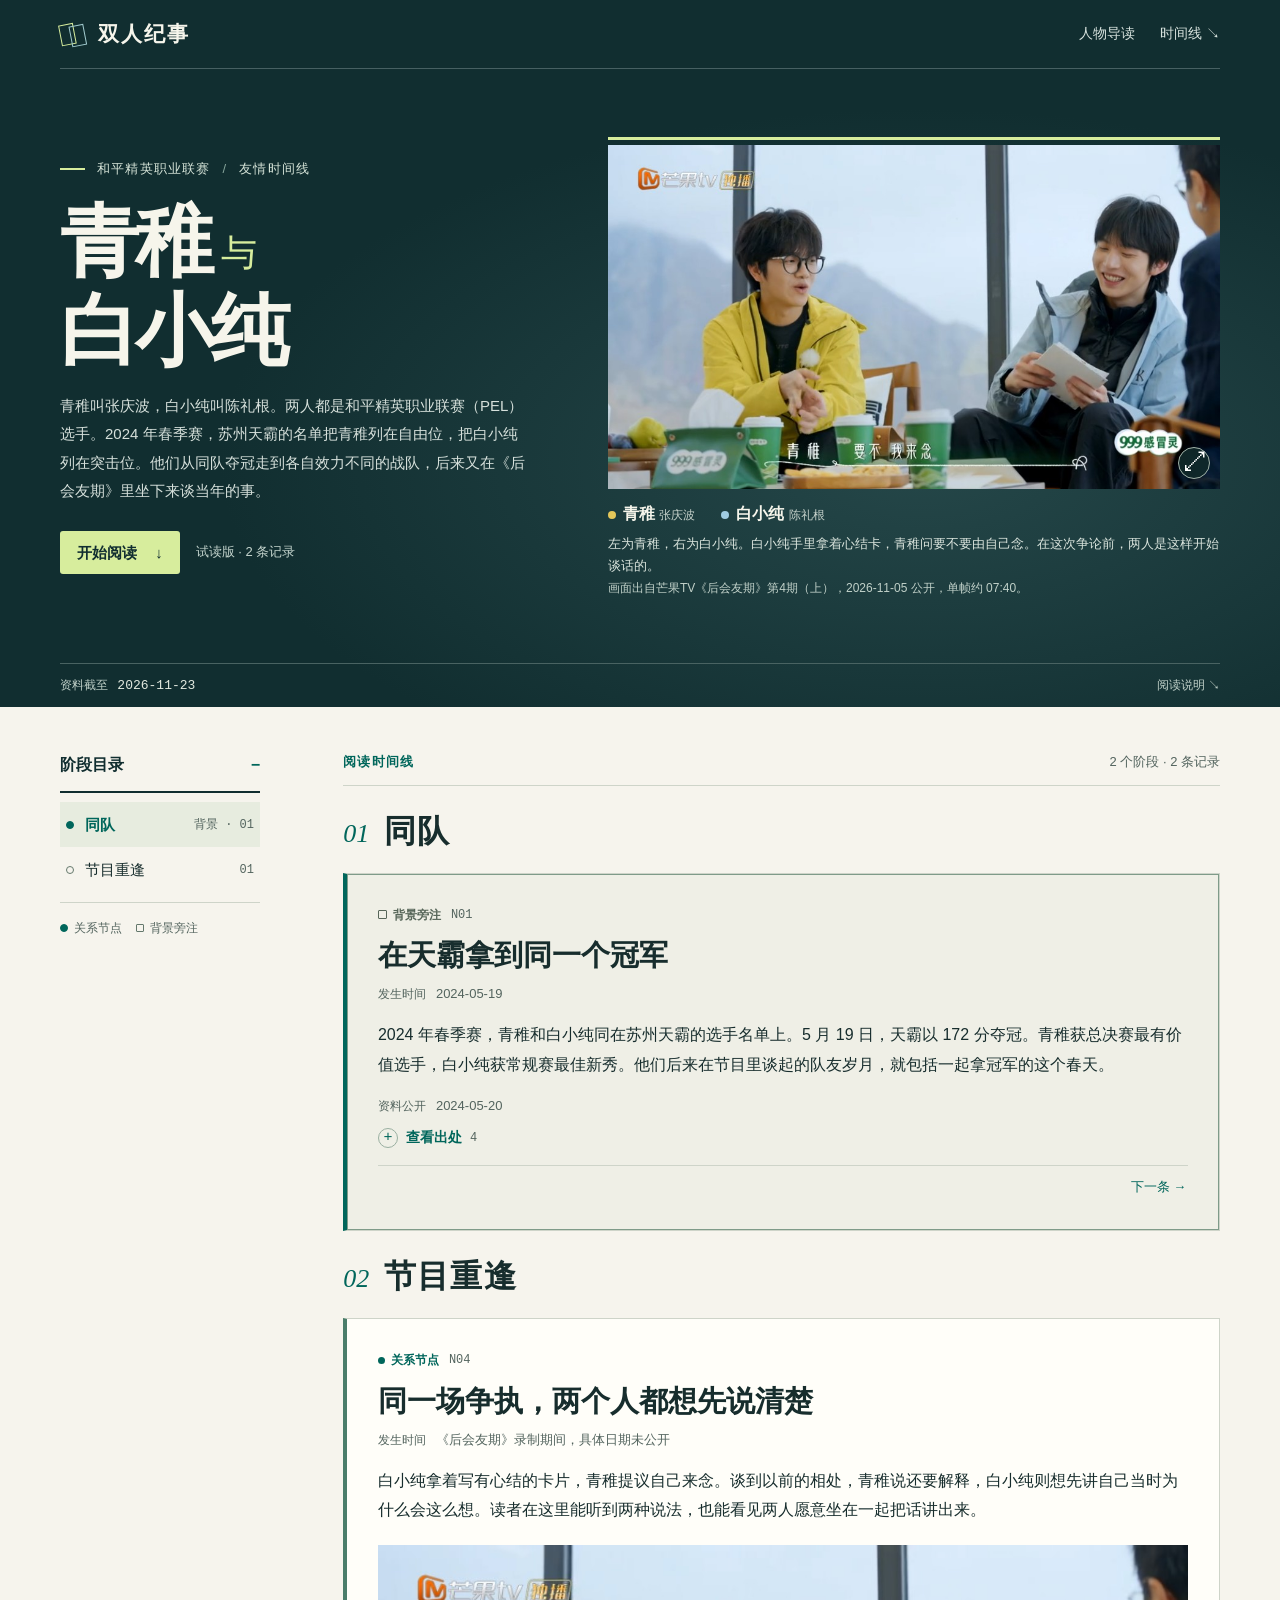
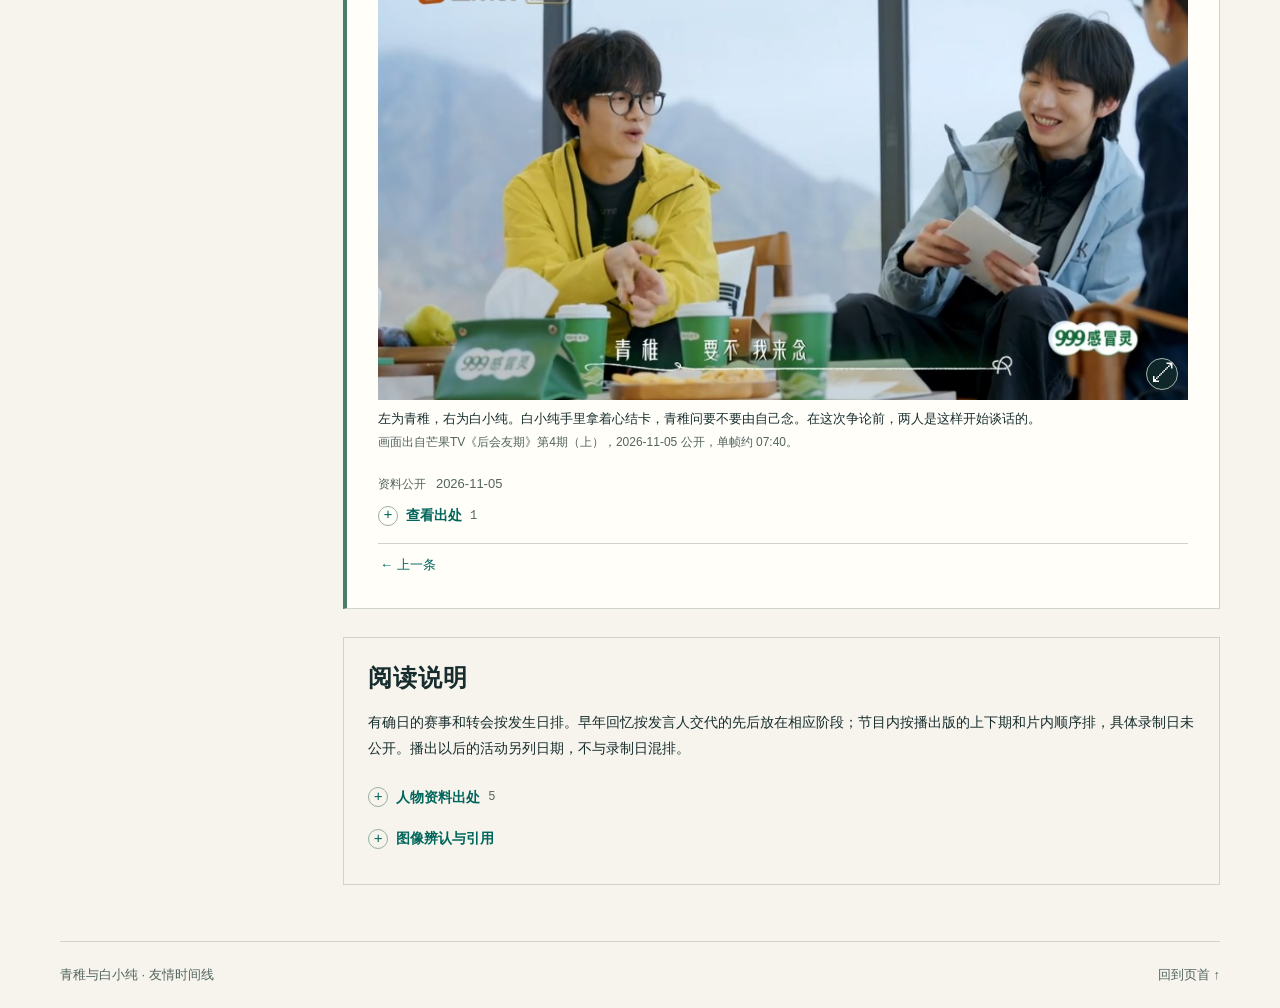
==== sample.html @ 4ce21614 "交付同队夺冠与心结卡对话的离线交互试读页" ====
<!doctype html>
<html lang="zh-CN">
<head>
<meta charset="utf-8">
<meta name="viewport" content="width=device-width,initial-scale=1">
<meta name="color-scheme" content="light">
<title>青稚与白小纯 · 友情时间线（试读版）</title>
<style>:root {
  --paper: #f6f4ed;
  --ink: #172d2d;
  --muted: #53645e;
  --pine: #112e30;
  --teal: #00665b;
  --lime: #d7ed9d;
  --line: #ced4c9;
  --mono: "Cascadia Mono", Consolas, "Microsoft YaHei", monospace;
  --serif: "STSong", "Songti SC", "Noto Serif CJK SC", SimSun, serif;
}
* {box-sizing: border-box}
body {margin: 0; background: var(--paper); color: var(--ink); font: 16px/1.7 "Source Sans 3","Microsoft YaHei","PingFang SC",sans-serif; overflow-wrap: anywhere}
a {color: inherit; text-decoration-thickness: 1px; text-underline-offset: .25em}
button, summary {font: inherit; color: inherit; cursor: pointer}
button {border: 0}
button:focus-visible, a:focus-visible, summary:focus-visible {outline: 3px solid #bd7026; outline-offset: 4px}
.cover :focus-visible, dialog :focus-visible {outline-color: #f6d678}
p, h1, h2, h3, figure {margin: 0}
.wrap {width: min(1160px, calc(100% - 96px)); margin-inline: auto}
.skip {position: fixed; z-index: 10; left: 12px; top: -70px; padding: 10px; background: white}
.skip:focus {top: 8px}
.cover {color: #f6f5eb; background: radial-gradient(ellipse at 72% 65%,#254749 0%,transparent 54%),var(--pine)}
.mast, .cover-foot, .foot, .stream-label, .source-head, .neighbours, .dialog-head, .start, .names, .eyebrow, .node-meta {display: flex; align-items: center}
.mast, .cover-foot, .foot, .stream-label, .dialog-head {justify-content: space-between}
.mast {min-height: 69px; border-bottom: 1px solid #476062}
.mast a, .cover-foot a, .brand, .start a, .neighbours a, .foot a, .ending>a {text-decoration: none}
.brand {display: inline-flex; align-items: center; gap: 12px; font: 700 21px var(--serif); letter-spacing: .1em}
.brand-icon {position: relative; display: block; width: 26px; height: 25px; transform: rotate(-11deg)}
.brand-icon i {position: absolute; width: 15px; height: 21px; border: 1.7px solid var(--lime); left: 0; top: 1px}
.brand-icon i+i {left: 10px; top: 4px; border-color: #a2cbcf}
.mast nav {display: flex; align-items: center; gap: 25px; font-size: 14px; color: #d7e2dd}
.mast nav a, .cover-foot a {padding-block: 8px}
a:hover {text-decoration: underline}
.hero {display: grid; grid-template-columns: minmax(0,.87fr) minmax(0,1.13fr); gap: clamp(36px,6vw,86px); align-items: center; padding-block: clamp(42px,5vw,76px)}
.eyebrow {gap: 12px; color: #d7e5d9; font-size: 13px; letter-spacing: .09em}
.eyebrow>span {width: 25px; height: 2px; background: var(--lime)}
.eyebrow i {color: #87a69c; font-style: normal}
h1 {margin: 22px 0 20px; font: 700 clamp(66px,6.2vw,86px)/1.02 var(--serif); letter-spacing: -.045em}
h1 .and {font-size: .45em; color: var(--lime); margin-left: .27em; vertical-align: .1em; font-weight: 400}
.second-name {display: block; margin-top: 8px}
.intro {font-size: 15px; color: #d6e0db; line-height: 1.9; max-width: 31em}
.start {gap: 16px; margin-top: 25px; font-size: 13px; color: #c4d4cd}
.start a {background: var(--lime); color: var(--pine); font-weight: bold; padding: 9px 17px; border-radius: 3px; font-size: 15px}
.start a:hover {background: #e7f8c0}
.start a span {margin-left: 14px}
.cover-image {padding-top: 4px}
.still .enlarge {position: relative; display: block; padding: 0; width: 100%; background: #193336; cursor: zoom-in}
.still img, dialog img {display: block; width: 100%; height: auto}
.still img {aspect-ratio: 1000/562}
.zoom-mark {position: absolute; bottom: 10px; right: 10px; display: grid; width: 32px; height: 32px; place-items: center; background: #10292ae8; color: #fff; font: 24px/1 sans-serif; border: 1px solid #a2b3a9; border-radius: 50%}
.cover-image .still {border-top: 3px solid var(--lime); padding-top: 5px}
.names {gap: 26px; margin-block: 11px 6px; font-size: 16px; font-weight: 650}
.names i {display: inline-block; width: 8px; height: 8px; margin-right: 7px; background: #e4c75a; border-radius: 50%}
.names span+span i {background: #a0cce1}
.names small {font-size: 12px; color: #c5d1ca; font-weight: normal}
.caption,.credit {display: block; font-size: 13px; line-height: 1.65}
.credit {font-size: 12px; margin-top: 3px}
.cover .caption {color: #dae4dd}
.cover .credit,.cover-foot {color: #c1d1c9}
.cover-foot {border-top: 1px solid #496362; min-height: 44px; font-size: 12px}
.cover-foot time {margin-left: 6px; font: 13px var(--mono); color: #e2e9df}
.layout {display: grid; grid-template-columns: 200px minmax(0,1fr); gap: clamp(36px,6.5vw,98px); padding-block: 44px 56px; align-items: start}
.rail {position: sticky; top: 24px}
.toc>summary {list-style: none; font-weight: 700; font-size: 16px; color: var(--pine); padding-bottom: 13px; border-bottom: 2px solid var(--pine)}
summary::-webkit-details-marker {display:none}
.toc>summary::after {content: "−"; float: right; color: var(--teal)}
.toc:not([open])>summary::after {content: "+"}
.mobile-stage {display: none}
.toc nav {padding-block: 9px; border-bottom: 1px solid var(--line)}
.toc a {display: flex; align-items: center; gap: 11px; padding: 10px 6px; text-decoration: none; font-size: 15px}
.toc a:hover, .toc a[aria-current] {color: var(--teal); background: #e7ecdf}
.toc a[aria-current] {font-weight: bold}
.toc a small {margin-left: auto; font: 12px var(--mono); color: var(--muted)}
.nav-dot, .key-dot, .key-square {display: inline-block; width: 8px; height: 8px; border: 1px solid #64786c; border-radius: 50%}
.toc a[aria-current] .nav-dot, .key-dot {background: var(--teal); border-color: var(--teal)}
.rail-meta {margin-top: 15px; display: flex; align-items: center; gap: 6px; color: var(--muted); font-size: 12px}
.key-square {border-radius: 1px; margin-left: 8px}
.stream-label {padding-bottom: 12px; border-bottom: 1px solid var(--line); font-size: 13px; color: var(--muted)}
.stream-label>span:first-child {color: var(--teal); font-weight: bold; letter-spacing: .1em}
.chapter header {display: flex; align-items: baseline; gap: 15px; margin-block: 24px 20px}
.chapter-num {color: var(--teal); font: italic 26px/1 Georgia,serif}
.chapter h2, .ending h2, .reading-notes h2 {font: 700 32px/1.35 var(--serif); letter-spacing: .035em}
.node {position: relative; background: #fffef9; margin: 0 0 16px; padding: clamp(19px,2.4vw,34px); border: 1px solid var(--line); border-left: 4px solid #4a7d6a; scroll-margin: 20px}
.node.context {background: #efefe6; border-left: 4px solid #aeb9a6}
.node.active {border-left-color: var(--teal); box-shadow: inset 0 0 0 1px #7f9b89}
.node:focus {outline: none}
.node:focus-visible {outline: 2px solid var(--teal); outline-offset: 2px}
.node-meta {gap: 10px; margin-bottom: 10px; font-size: 12px}
.kind {display:inline-flex; align-items:center; gap:6px; font-weight: bold; color: var(--teal)}
.kind:before {content:""; width:7px; height:7px; background:currentColor; border-radius:50%}
.context .kind {color:#576659}
.context .kind:before {background:transparent; border:1px solid currentColor; border-radius:1px}
.code,.total {font: 12px var(--mono); color: var(--muted)}
.node h3 {font: 700 clamp(22px,2.3vw,31px)/1.4 var(--serif)}
.event-time,.source-line {display:flex; flex-wrap:wrap; align-items:baseline; gap:3px 10px; font-size:13px; color:var(--muted)}
.event-time {margin-top: 7px}
.event-time>span,.source-line>span {font-size:12px}
.story-text,.ending p,.reading-notes>p {margin:15px 0; line-height:1.85}
.node .still {margin: 20px 0}
.node .caption {margin-top:8px}
.node .credit {color:var(--muted)}
.sources summary {display:flex; gap:8px; align-items:center; list-style:none; font-size:14px; font-weight:650; color:var(--teal); padding-block:9px}
.sources summary:before {content:"+"; display:inline-grid; place-items:center; width:18px; height:18px; border:1px solid #9aafa1; border-radius:50%; font:15px/1 var(--mono)}
.sources[open]>summary:before {content:"−"}
.records {border-top:1px solid var(--line); padding-block:8px; font-size:14px}
.records a,.ending>a {color:var(--teal)}
.source {padding:9px 0}
.source+.source {border-top:1px dotted #b6c1b4}
.source-head {align-items:baseline; gap:8px}
.source p,.source small {margin:4px 0; color:var(--muted)}
.source small {font-size:12px}
.clips {padding-left:20px; margin:4px 0 8px}
.clips b {font-family:var(--mono); color:var(--teal)}
.neighbours {border-top:1px solid var(--line); margin-top:6px; justify-content:space-between; min-height:35px}
.neighbours a {color:var(--teal); font-size:13px; padding:8px 2px 0}
.neighbours a.next {margin-left:auto}
.ending,.reading-notes {margin-top:28px; padding:24px; scroll-margin:20px}
.ending {background:#e2eadb; border-top:3px solid #537e69}
.ending h2,.reading-notes h2 {font-size:24px}
.ending>a {font-weight:bold}
.reading-notes {border:1px solid var(--line); font-size:14px}
.foot {padding-block:22px; font-size:13px; color:var(--muted); border-top:1px solid var(--line)}
dialog {background:#112e30; color:#f6f5eb; padding:14px; width:min(1000px,95vw); max-width:95vw; max-height:92dvh; border:1px solid #6c8983; border-radius:4px; overflow:auto}
dialog::backdrop {background:#071918d9}
.dialog-head {gap:15px; margin-bottom:10px}
.dialog-head h2 {font:700 18px var(--serif)}
.close {padding:6px 12px; border-radius:2px; color:var(--pine); background:var(--lime)}
.close span {font-size:18px; margin-left:5px}
.scale {background:transparent; color:#e5eae1; padding:6px 10px; font-size:14px; text-decoration:underline; text-underline-offset:.22em}
.pan {overflow:auto; max-height:65dvh; overscroll-behavior:contain}
dialog img {max-height:65dvh; object-fit:contain; background:#0a1d1e}
.pan.full-size img {width:auto; max-width:none; max-height:none}
dialog .caption {margin-top:10px}
dialog .credit {color:#c8d7ce}
@keyframes arrive {from {background-color:#dfebc8} to {}}
@media (prefers-reduced-motion:no-preference) {.node.arrived {animation:arrive .65s ease-out}}
@media(max-width:850px) {
  .wrap {width:calc(100% - 48px)}
  .hero {gap:26px}
  h1 {font-size:64px}
  .layout {grid-template-columns:155px minmax(0,1fr);gap:24px}
}
@media(max-width:680px) {
  .wrap {width:calc(100% - 34px)}
  .mast {min-height:52px}
  .brand {font-size:18px;gap:9px}
  .mast nav {gap:15px;font-size:13px}
  .hero {grid-template-columns:1fr;gap:20px;padding-block:25px 18px}
  .eyebrow {font-size:12px;gap:8px}
  h1 {font-size:clamp(43px,10vw,63px);line-height:1.2;margin:13px 0 10px;letter-spacing:-.055em}
  .second-name {display:inline;margin:0}
  h1 .and {margin-inline:.25em}
  .intro {font-size:14px;line-height:1.75;max-width:none}
  .start {margin-top:16px}
  .start a {padding:7px 14px}
  .names {margin-block:7px 4px}
  .cover-foot {min-height:38px}
  .layout {display:block;padding-block:0 24px}
  .rail {top:0;z-index:2;background:var(--paper); padding-top:5px}
  .toc>summary {display:flex;align-items:center;gap:9px;min-height:43px;padding:5px 3px;cursor:pointer}
  .toc>summary::after {margin-left:auto}
  .mobile-stage {display:inline;color:var(--teal);font-size:12px;font-weight:normal}
  .toc nav {max-height:45dvh;overflow:auto}
  .rail-meta {display:none}
  .stream-label {padding-block:18px 8px}
  .chapter header {margin:17px 0 13px}
  .chapter h2 {font-size:26px}
  .chapter-num {font-size:21px}
  .node,.reading-notes {scroll-margin-top:62px}
  .node {padding:17px;margin-bottom:12px}
  .story-text {font-size:15px}
  .ending,.reading-notes {padding:17px}
  .foot {gap:10px;font-size:12px}
  dialog {width:100%; max-width:100%; padding:8px}
}
</style>
</head>
<body id="top">
<a class="skip" href="#N01">跳到时间线</a>
<div class="cover">
<header class="mast wrap">
  <a class="brand" href="#top"><span class="brand-icon" aria-hidden="true"><i></i><i></i></span>双人纪事</a>
  <nav aria-label="主导航"><a href="#intro">人物导读</a><a href="#timeline">时间线 <span aria-hidden="true">↘</span></a></nav>
</header>
<section class="hero wrap" id="intro" aria-label="人物导读">
  <div class="hero-copy">
    <p class="eyebrow"><span></span>和平精英职业联赛 <i>/</i> 友情时间线</p>
    <h1>青稚<span class="and">与</span><span class="second-name">白小纯</span></h1>
    <p class="intro">青稚叫张庆波，白小纯叫陈礼根。两人都是和平精英职业联赛（PEL）选手。2024 年春季赛，苏州天霸的名单把青稚列在自由位，把白小纯列在突击位。他们从同队夺冠走到各自效力不同的战队，后来又在《后会友期》里坐下来谈当年的事。</p>
    <div class="start"><a href="#N01">开始阅读 <span aria-hidden="true">↓</span></a><span>试读版 · 2 条记录</span></div>
  </div>
  <div class="cover-image"><figure class="still" data-image="F01">
    <button type="button" class="enlarge" aria-haspopup="dialog" aria-label="放大图片，认一认两位选手">
    <img src="[data-uri]" alt="青稚穿黄色外套、戴黑框眼镜，坐在左边开口说话。右边穿浅蓝外套的白小纯手里捏着卡片，朝他微笑。" width="1000" height="562">
    <span class="zoom-mark" aria-hidden="true">⤢</span></button>
    <figcaption><div class="names"><span><i></i>青稚 <small>张庆波</small></span><span><i></i>白小纯 <small>陈礼根</small></span></div><span class="caption">左为青稚，右为白小纯。白小纯手里拿着心结卡，青稚问要不要由自己念。在这次争论前，两人是这样开始谈话的。</span><small class="credit">画面出自芒果TV《后会友期》第4期（上），2026-11-05 公开，单帧约 07:40。</small></figcaption></figure></div>
</section>
<div class="cover-foot wrap"><span>资料截至 <time>2026-11-23</time></span><a href="#reading-notes">阅读说明 <span aria-hidden="true">↘</span></a></div>
</div>
<main class="layout wrap" id="timeline">
  <aside class="rail" aria-label="阅读导航">
    <details class="toc" open>
      <summary><span>阶段目录</span><span class="mobile-stage"></span></summary>
      <nav aria-label="阶段跳转"><a href="#N01" data-nav-stage="同队"><span class="nav-dot"></span>同队<small>背景 · 01</small></a><a href="#N04" data-nav-stage="节目重逢"><span class="nav-dot"></span>节目重逢<small>01</small></a></nav>
    </details>
    <div class="rail-meta"><span class="key-dot"></span>关系节点 <span class="key-square"></span>背景旁注</div>
  </aside>
  <div class="stream" role="region" aria-label="时间线正文">
    <div class="stream-label"><span>阅读时间线</span><span>2 个阶段 · 2 条记录</span></div>
    <section class="chapter" aria-label="同队"><header><span class="chapter-num">01</span><h2>同队</h2></header><article id="N01" class="node context" tabindex="-1" data-stage="同队">
    <div class="node-meta"><span class="kind">背景旁注</span><span class="code">N01</span></div>
    <h3>在天霸拿到同一个冠军</h3><p class="event-time"><span>发生时间</span>2024-05-19</p>
    <p class="story-text">2024 年春季赛，青稚和白小纯同在苏州天霸的选手名单上。5 月 19 日，天霸以 172 分夺冠。青稚获总决赛最有价值选手，白小纯获常规赛最佳新秀。他们后来在节目里谈起的队友岁月，就包括一起拿冠军的这个春天。</p>
    <div class="source-line"><span>资料公开</span> 2024-05-20</div><details class="sources"><summary>查看出处<span class="total">4</span></summary><div class="records"><div class="source" data-source="S01">
    <div class="source-head"><span class="code">S01</span><a href="https://www.thepaper.cn/newsDetail_forward_27440493" target="_blank" rel="noopener noreferrer">苏州TianbaPEL春季赛封王，赛制升级变革提升竞争力 <span aria-hidden="true">↗</span></a></div>
    <p>澎湃新闻记者 陈均 · 2024-05-20</p>
    <p>5 月 19 日比赛结果、天霸 172 分及青稚的总决赛个人奖。</p>
    <small>无需登录可读正文。 资料复核于 2026-11-24。</small></div><div class="source" data-source="S02">
    <div class="source-head"><span class="code">S02</span><a href="https://www.sina.cn/news/detail/5122733179142905.html" target="_blank" rel="noopener noreferrer">深圳WBG和平精英分部人员变动公告 <span aria-hidden="true">↗</span></a></div>
    <p>WBG 和平精英分部（俱乐部认证微博） · 2025-01-14</p>
    <p>实名陈礼根、天霸时期 ID、春季赛个人奖和冠军，以及转会生效日。</p>
    <small>无需登录可读正文。 资料复核于 2026-11-24。</small></div><div class="source" data-source="S03">
    <div class="source-head"><span class="code">S03</span><a href="https://www.sina.cn/news/detail/5317443874456293.html" target="_blank" rel="noopener noreferrer">2026和平精英澳门邀请赛丨青稚FMVP <span aria-hidden="true">↗</span></a></div>
    <p>天霸电子竞技俱乐部（认证微博） · 2026-07-05</p>
    <p>张庆波与 ID 青稚的对应；俱乐部回顾他 2024 年春季赛夺冠及获总决赛 FMVP。</p>
    <small>无需登录可读正文。 资料复核于 2026-11-24。</small></div><div class="source" data-source="S05">
    <div class="source-head"><span class="code">S05</span><a href="https://www.sina.cn/news/detail/5003144251835122.html" target="_blank" rel="noopener noreferrer">2024 PEL 春季赛大名单 <span aria-hidden="true">↗</span></a></div>
    <p>PEL和平精英职业联赛（认证微博） · 2024-02-19</p>
    <p>第 3 张长图底部的「苏州 Tianba」栏列有自由位青稚、突击位白小纯。</p>
    <small>正文免登录；在第 3 张图放大看底部名单。 资料复核于 2026-11-24。</small></div></div></details>
    <nav class="neighbours" aria-label="在天霸拿到同一个冠军的前后节点"><a class="next" href="#N04">下一条 →</a></nav></article></section><section class="chapter" aria-label="节目重逢"><header><span class="chapter-num">02</span><h2>节目重逢</h2></header><article id="N04" class="node story" tabindex="-1" data-stage="节目重逢">
    <div class="node-meta"><span class="kind">关系节点</span><span class="code">N04</span></div>
    <h3>同一场争执，两个人都想先说清楚</h3><p class="event-time"><span>发生时间</span>《后会友期》录制期间，具体日期未公开</p>
    <p class="story-text">白小纯拿着写有心结的卡片，青稚提议自己来念。谈到以前的相处，青稚说还要解释，白小纯则想先讲自己当时为什么会这么想。读者在这里能听到两种说法，也能看见两人愿意坐在一起把话讲出来。</p><figure class="still" data-image="F01">
    <button type="button" class="enlarge" aria-haspopup="dialog" aria-label="放大图片，心结卡对话现场">
    <img src="[data-uri]" alt="青稚穿黄色外套、戴黑框眼镜，坐在左边开口说话。右边穿浅蓝外套的白小纯手里捏着卡片，朝他微笑。" width="1000" height="562">
    <span class="zoom-mark" aria-hidden="true">⤢</span></button>
    <figcaption><span class="caption">左为青稚，右为白小纯。白小纯手里拿着心结卡，青稚问要不要由自己念。在这次争论前，两人是这样开始谈话的。</span><small class="credit">画面出自芒果TV《后会友期》第4期（上），2026-11-05 公开，单帧约 07:40。</small></figcaption></figure>
    <div class="source-line"><span>资料公开</span> 2026-11-05</div><details class="sources"><summary>查看出处<span class="total">1</span></summary><div class="records"><div class="source" data-source="S04">
    <div class="source-head"><span class="code">S04</span><a href="https://www.mgtv.com/b/914227/24771585.html" target="_blank" rel="noopener noreferrer">后会友期 第4期（上）：青稚白小纯零帧起吵 马天宇追问张泉灵求单聊 <span aria-hidden="true">↗</span></a></div>
    <p>芒果TV《后会友期》 · 2026-11-05</p>
    <p>正片第4期上。07:25–08:20 白小纯拿着心结卡，青稚提议自己来念。09:08–10:40 两人说到当时怎样看待彼此的做法。片中 09:25 及 09:39 的说话人字幕可供认人。</p><p class="seek-hint">打开此版本原片后，拖至以下时间</p><ul class="clips"><li data-start="445" data-end="500"><b>07:25–08:20</b> 白小纯的心结卡</li><li data-start="548" data-end="640"><b>09:08–10:40</b> 两人轮流解释</li></ul>
    <small>桌面网页未登录，贴片广告后可播放和拖动时间轴。 资料复核于 2026-11-24。</small></div></div></details>
    <nav class="neighbours" aria-label="同一场争执，两个人都想先说清楚的前后节点"><a class="" href="#N01">← 上一条</a></nav></article></section>

    <section id="reading-notes" class="reading-notes"><h2>阅读说明</h2><p>有确日的赛事和转会按发生日排。早年回忆按发言人交代的先后放在相应阶段；节目内按播出版的上下期和片内顺序排，具体录制日未公开。播出以后的活动另列日期，不与录制日混排。</p>
    <details class="sources"><summary>人物资料出处<span class="total">5</span></summary><div class="records"><div class="source" data-source="S01">
    <div class="source-head"><span class="code">S01</span><a href="https://www.thepaper.cn/newsDetail_forward_27440493" target="_blank" rel="noopener noreferrer">苏州TianbaPEL春季赛封王，赛制升级变革提升竞争力 <span aria-hidden="true">↗</span></a></div>
    <p>澎湃新闻记者 陈均 · 2024-05-20</p>
    <p>5 月 19 日比赛结果、天霸 172 分及青稚的总决赛个人奖。</p>
    <small>无需登录可读正文。 资料复核于 2026-11-24。</small></div><div class="source" data-source="S02">
    <div class="source-head"><span class="code">S02</span><a href="https://www.sina.cn/news/detail/5122733179142905.html" target="_blank" rel="noopener noreferrer">深圳WBG和平精英分部人员变动公告 <span aria-hidden="true">↗</span></a></div>
    <p>WBG 和平精英分部（俱乐部认证微博） · 2025-01-14</p>
    <p>实名陈礼根、天霸时期 ID、春季赛个人奖和冠军，以及转会生效日。</p>
    <small>无需登录可读正文。 资料复核于 2026-11-24。</small></div><div class="source" data-source="S03">
    <div class="source-head"><span class="code">S03</span><a href="https://www.sina.cn/news/detail/5317443874456293.html" target="_blank" rel="noopener noreferrer">2026和平精英澳门邀请赛丨青稚FMVP <span aria-hidden="true">↗</span></a></div>
    <p>天霸电子竞技俱乐部（认证微博） · 2026-07-05</p>
    <p>张庆波与 ID 青稚的对应；俱乐部回顾他 2024 年春季赛夺冠及获总决赛 FMVP。</p>
    <small>无需登录可读正文。 资料复核于 2026-11-24。</small></div><div class="source" data-source="S04">
    <div class="source-head"><span class="code">S04</span><a href="https://www.mgtv.com/b/914227/24771585.html" target="_blank" rel="noopener noreferrer">后会友期 第4期（上）：青稚白小纯零帧起吵 马天宇追问张泉灵求单聊 <span aria-hidden="true">↗</span></a></div>
    <p>芒果TV《后会友期》 · 2026-11-05</p>
    <p>正片第4期上。07:25–08:20 白小纯拿着心结卡，青稚提议自己来念。09:08–10:40 两人说到当时怎样看待彼此的做法。片中 09:25 及 09:39 的说话人字幕可供认人。</p>
    <small>桌面网页未登录，贴片广告后可播放和拖动时间轴。 资料复核于 2026-11-24。</small></div><div class="source" data-source="S05">
    <div class="source-head"><span class="code">S05</span><a href="https://www.sina.cn/news/detail/5003144251835122.html" target="_blank" rel="noopener noreferrer">2024 PEL 春季赛大名单 <span aria-hidden="true">↗</span></a></div>
    <p>PEL和平精英职业联赛（认证微博） · 2024-02-19</p>
    <p>第 3 张长图底部的「苏州 Tianba」栏列有自由位青稚、突击位白小纯。</p>
    <small>正文免登录；在第 3 张图放大看底部名单。 资料复核于 2026-11-24。</small></div></div></details>
    <details class="sources"><summary>图像辨认与引用</summary><div class="records"><p>07:39–07:40 的双人镜头上，青稚开口提议代念。09:25 黄色外套的说话人字幕为「青稚」，09:39 镜头切到浅蓝外套的说话人，字幕为「白小纯」。服装及位置与双人镜头相符。</p><p>本页评论两人怎样开始这场对话，以一帧说明谁拿卡、谁提议代念。按《著作权法》第二十四条第二项作有限引用，保留角标、说话人字幕、作品名、发布方及原片位置。随相应文字和图注展示；未取得权利人对独立图库、宣传或另行转载的授权。</p><p><a href="https://www.ncac.gov.cn/xxfb/flfg/flfg_532/202103/t20210309_50530.html" target="_blank" rel="noopener noreferrer">查看图片引用依据 <span aria-hidden="true">↗</span></a> · <a href="https://www.mgtv.com/b/914227/24771585.html" target="_blank" rel="noopener noreferrer">查看节目原片 <span aria-hidden="true">↗</span></a></p></div></details></section>
  </div>
</main>
<footer class="foot wrap"><span>青稚与白小纯 · 友情时间线</span><a href="#top">回到页首 ↑</a></footer>
<dialog aria-labelledby="lightbox-title">
  <div class="dialog-head"><h2 id="lightbox-title">心结卡对话现场</h2>
    <div><button type="button" class="scale" aria-pressed="false">原尺寸</button>
    <button type="button" class="close" autofocus>关闭 <span aria-hidden="true">×</span></button></div>
  </div>
  <figure><div class="pan" role="region" aria-label="节目画面，原尺寸时可滚动查看" tabindex="0"><img alt=""></div><figcaption></figcaption></figure>
</dialog>
<script>(() => {
  const nodes = [...document.querySelectorAll(".node")];
  const stageLinks = [...document.querySelectorAll("[data-nav-stage]")];
  const toc = document.querySelector(".toc");
  const compact = matchMedia("(max-width: 680px)");
  const reduced = matchMedia("(prefers-reduced-motion: reduce)");
  const dialog = document.querySelector("dialog");
  const pan = dialog.querySelector(".pan");
  const scaleButton = dialog.querySelector(".scale");
  let current, opener, readingY, scheduled = false;

  function mark(node) {
    if (current === node) return;
    current?.classList.remove("active");
    current = node;
    current.classList.add("active");
    for (const link of stageLinks) {
      if (link.dataset.navStage === node.dataset.stage) link.setAttribute("aria-current", "location");
      else link.removeAttribute("aria-current");
    }
    document.querySelector(".mobile-stage").textContent = node.dataset.stage + " · " + node.id;
  }

  function followScroll() {
    scheduled = false;
    if (dialog.open) return;
    const line = compact.matches ? 76 : 90;
    const node = nodes.findLast(item => item.getBoundingClientRect().top <= line);
    mark(node || nodes[0]);
  }

  function updateSoon() {
    if (!scheduled) {
      scheduled = true;
      requestAnimationFrame(followScroll);
    }
  }
  function sizeMenu() { toc.open = !compact.matches; }
  sizeMenu();
  compact.addEventListener("change", sizeMenu);
  window.addEventListener("scroll", updateSoon, {passive:true});
  window.addEventListener("resize", updateSoon);
  document.addEventListener("toggle", updateSoon, true);
  followScroll();

  document.addEventListener("click", event => {
    const link = event.target.closest('a[href^="#"]');
    if (!link || event.defaultPrevented || event.ctrlKey || event.metaKey || event.shiftKey || event.altKey) return;
    const node = document.getElementById(link.hash.slice(1));
    if (!node?.classList.contains("node")) return;
    event.preventDefault();
    if (compact.matches) toc.open = false;
    if (location.hash !== link.hash) history.pushState(null, "", link.hash);
    node.focus({preventScroll:true});
    node.scrollIntoView({block:"start", behavior:"instant"});
    mark(node);
    if (!reduced.matches) {
      node.classList.remove("arrived");
      requestAnimationFrame(() => node.classList.add("arrived"));
    }
  });
  window.addEventListener("hashchange", updateSoon);
  window.addEventListener("pageshow", updateSoon);

  function setScale(fullSize) {
    pan.classList.toggle("full-size", fullSize);
    scaleButton.setAttribute("aria-pressed", String(fullSize));
    scaleButton.textContent = fullSize ? "适应窗口" : "原尺寸";
    pan.scrollTo(0, 0);
  }
  scaleButton.addEventListener("click", () => setScale(!pan.classList.contains("full-size")));
  document.querySelectorAll(".enlarge").forEach(button => {
    button.addEventListener("click", () => {
      opener = button;
      readingY = window.scrollY;
      const figure = button.closest("figure");
      const original = button.querySelector("img");
      const enlarged = dialog.querySelector("img");
      enlarged.src = original.src;
      enlarged.alt = original.alt;
      const caption = dialog.querySelector("figcaption");
      caption.replaceChildren(...[...figure.querySelectorAll(".caption,.credit")].map(el => el.cloneNode(true)));
      setScale(false);
      dialog.showModal();
      document.documentElement.style.overflow = "hidden";
    });
  });
  dialog.querySelector(".close").addEventListener("click", () => dialog.close());
  dialog.addEventListener("click", event => {
    if (event.target !== dialog) return;
    const r = dialog.getBoundingClientRect();
    if (event.clientX < r.left || event.clientX > r.right || event.clientY < r.top || event.clientY > r.bottom) dialog.close();
  });
  dialog.addEventListener("close", () => {
    document.documentElement.style.overflow = "";
    opener?.focus({preventScroll:true});
    window.scrollTo({top:readingY, behavior:"instant"});
  });
})();
</script>
</body></html>
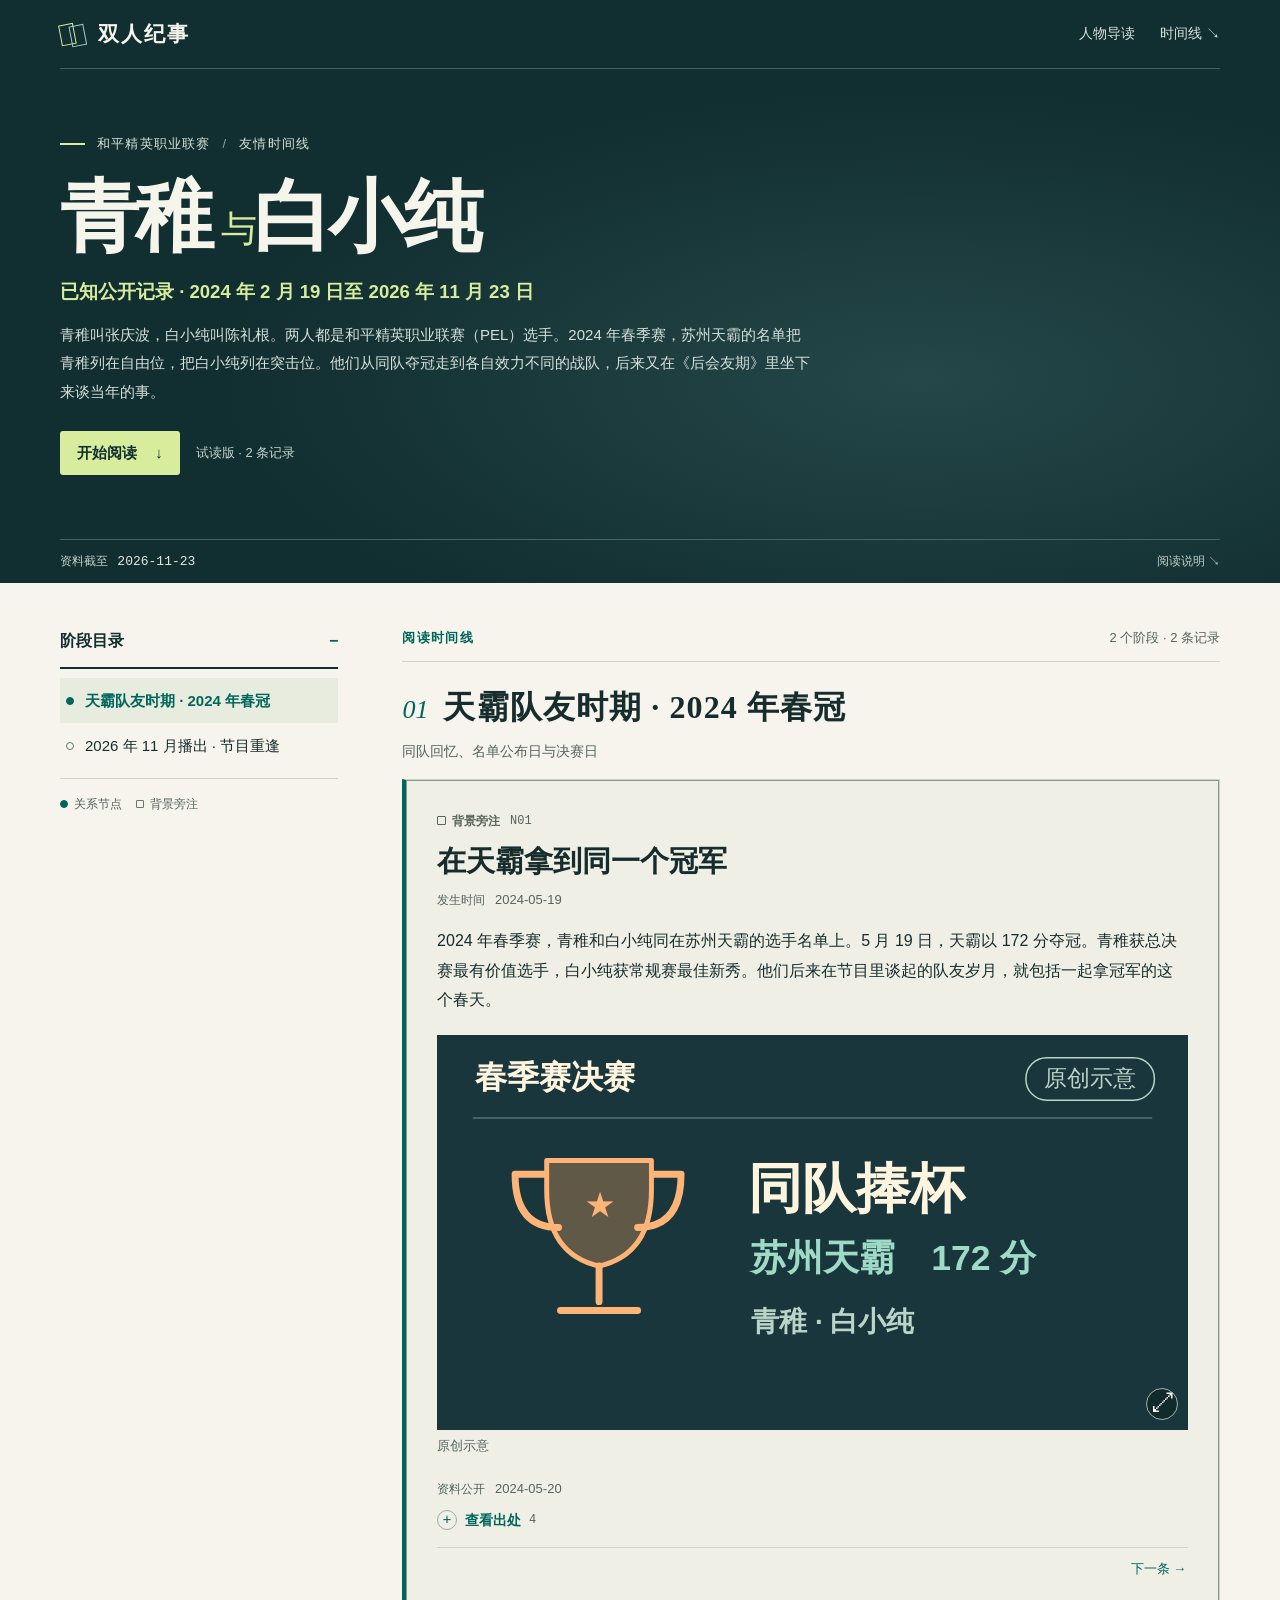
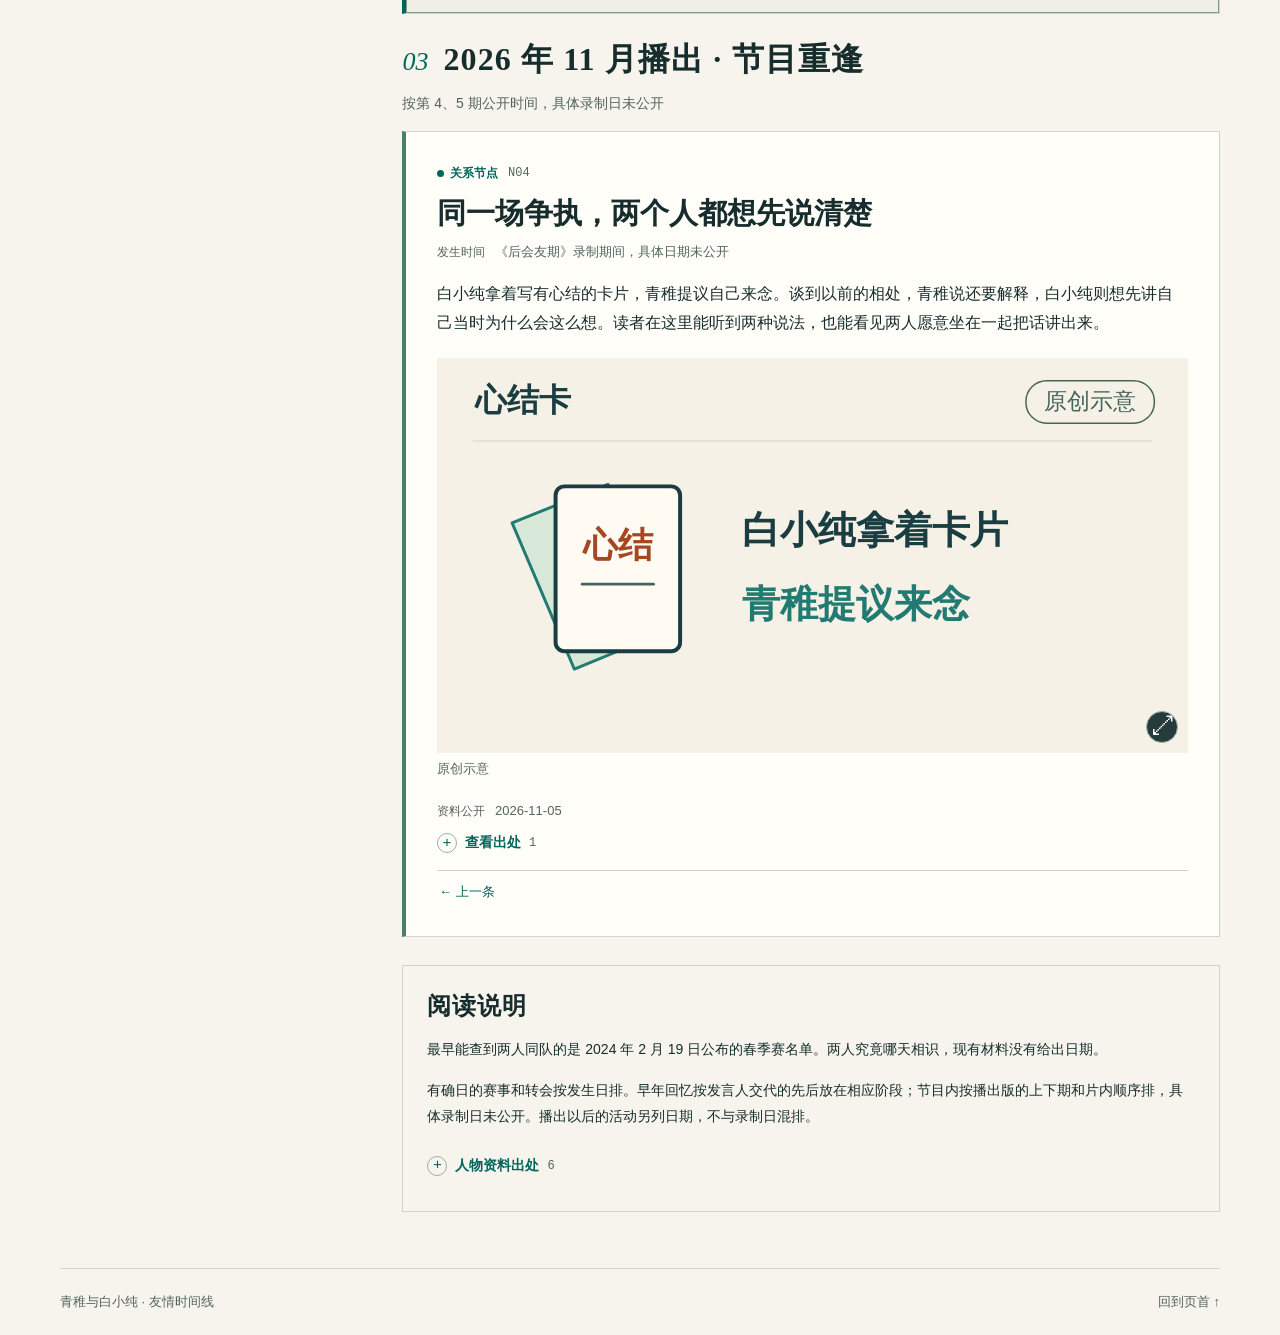
==== commit 070b07f3: "按年分章配齐十四张话题图，并在页首加入主动点播的五幕回顾" ====
--- a/sample.html
+++ b/sample.html
@@ -28,7 +28,7 @@
 .skip {position: fixed; z-index: 10; left: 12px; top: -70px; padding: 10px; background: white}
 .skip:focus {top: 8px}
 .cover {color: #f6f5eb; background: radial-gradient(ellipse at 72% 65%,#254749 0%,transparent 54%),var(--pine)}
-.mast, .cover-foot, .foot, .stream-label, .source-head, .neighbours, .dialog-head, .start, .names, .eyebrow, .node-meta {display: flex; align-items: center}
+.mast, .cover-foot, .foot, .stream-label, .source-head, .neighbours, .dialog-head, .start, .eyebrow, .node-meta {display: flex; align-items: center}
 .mast, .cover-foot, .foot, .stream-label, .dialog-head {justify-content: space-between}
 .mast {min-height: 69px; border-bottom: 1px solid #476062}
 .mast a, .cover-foot a, .brand, .start a, .neighbours a, .foot a, .ending>a {text-decoration: none}
@@ -51,23 +51,36 @@
 .start a {background: var(--lime); color: var(--pine); font-weight: bold; padding: 9px 17px; border-radius: 3px; font-size: 15px}
 .start a:hover {background: #e7f8c0}
 .start a span {margin-left: 14px}
-.cover-image {padding-top: 4px}
+.years {font-size:clamp(17px,1.45vw,22px); line-height:1.55; color:var(--lime); font-weight:650; margin:0 0 14px; text-wrap:balance}
+.years time {white-space:nowrap}
+.hero:not(:has(.reel)) {display:block}
+.hero:not(:has(.reel)) h1 .second-name {display:inline}
+.hero:not(:has(.reel)) .intro {max-width:50em}
+.hero-copy>.still {max-width:330px; margin:12px 0}
+.reel {min-width:0; overflow:hidden; border:1px solid #6e8379; border-radius:5px; color:var(--ink); background:#f7f4e9}
+.reel header {display:flex; align-items:center; gap:9px; padding:9px 15px; color:#f1f5e9; background:#213b39; border-top:3px solid var(--lime)}
+.reel h2 {font:650 18px/1.3 var(--serif)}
+.counter {font:13px var(--mono); white-space:nowrap; color:var(--lime)}
+.controls {margin-left:auto; display:flex; gap:5px}
+.controls button {min-width:36px; padding:5px 8px; background:transparent; color:inherit; border:1px solid #819486; border-radius:3px; font-size:15px; line-height:1.6}
+.controls .play {min-width:68px; background:var(--lime); border-color:var(--lime); color:#172e29; font-weight:650}
+.controls button:hover {box-shadow:inset 0 0 0 2px #91a78d}
+.slides {display:grid}
+.slide,.slide[hidden] {grid-area:1/1; display:block; min-width:0}
+.slide[hidden] {visibility:hidden; pointer-events:none}
+.slide-copy {padding:13px 20px 17px; border-top:1px solid var(--line)}
+.frame-time {color:var(--teal); font-size:13px; font-weight:650}
+.slide h3 {font:700 clamp(22px,2vw,30px)/1.4 var(--serif); margin:3px 0}
+.slide-copy>p:not(.frame-time) {font-size:15px; line-height:1.7}
+.frame-links {display:flex; flex-wrap:wrap; gap:3px 16px; margin-top:7px; color:var(--teal); font-size:14px; font-weight:600}
+.slide .still figcaption {position:absolute; width:1px; height:1px; padding:0; overflow:hidden; clip-path:inset(50%)}
 .still .enlarge {position: relative; display: block; padding: 0; width: 100%; background: #193336; cursor: zoom-in}
 .still img, dialog img {display: block; width: 100%; height: auto}
-.still img {aspect-ratio: 1000/562}
 .zoom-mark {position: absolute; bottom: 10px; right: 10px; display: grid; width: 32px; height: 32px; place-items: center; background: #10292ae8; color: #fff; font: 24px/1 sans-serif; border: 1px solid #a2b3a9; border-radius: 50%}
-.cover-image .still {border-top: 3px solid var(--lime); padding-top: 5px}
-.names {gap: 26px; margin-block: 11px 6px; font-size: 16px; font-weight: 650}
-.names i {display: inline-block; width: 8px; height: 8px; margin-right: 7px; background: #e4c75a; border-radius: 50%}
-.names span+span i {background: #a0cce1}
-.names small {font-size: 12px; color: #c5d1ca; font-weight: normal}
-.caption,.credit {display: block; font-size: 13px; line-height: 1.65}
-.credit {font-size: 12px; margin-top: 3px}
-.cover .caption {color: #dae4dd}
-.cover .credit,.cover-foot {color: #c1d1c9}
+.cover-foot {color:#c1d1c9}
 .cover-foot {border-top: 1px solid #496362; min-height: 44px; font-size: 12px}
 .cover-foot time {margin-left: 6px; font: 13px var(--mono); color: #e2e9df}
-.layout {display: grid; grid-template-columns: 200px minmax(0,1fr); gap: clamp(36px,6.5vw,98px); padding-block: 44px 56px; align-items: start}
+.layout {display: grid; grid-template-columns: minmax(200px,24%) minmax(0,1fr); gap: clamp(36px,5vw,72px); padding-block: 44px 56px; align-items: start}
 .rail {position: sticky; top: 24px}
 .toc>summary {list-style: none; font-weight: 700; font-size: 16px; color: var(--pine); padding-bottom: 13px; border-bottom: 2px solid var(--pine)}
 summary::-webkit-details-marker {display:none}
@@ -80,13 +93,15 @@
 .toc a[aria-current] {font-weight: bold}
 .toc a small {margin-left: auto; font: 12px var(--mono); color: var(--muted)}
 .nav-dot, .key-dot, .key-square {display: inline-block; width: 8px; height: 8px; border: 1px solid #64786c; border-radius: 50%}
+.nav-dot {flex:none}
 .toc a[aria-current] .nav-dot, .key-dot {background: var(--teal); border-color: var(--teal)}
 .rail-meta {margin-top: 15px; display: flex; align-items: center; gap: 6px; color: var(--muted); font-size: 12px}
 .key-square {border-radius: 1px; margin-left: 8px}
 .stream-label {padding-bottom: 12px; border-bottom: 1px solid var(--line); font-size: 13px; color: var(--muted)}
 .stream-label>span:first-child {color: var(--teal); font-weight: bold; letter-spacing: .1em}
 .chapter header {display: flex; align-items: baseline; gap: 15px; margin-block: 24px 20px}
-.chapter-num {color: var(--teal); font: italic 26px/1 Georgia,serif}
+.time-basis {margin:-9px 0 15px; color:var(--muted); font-size:14px}
+.chapter-num {flex:none; color:var(--teal); font:italic 26px/1 Georgia,serif}
 .chapter h2, .ending h2, .reading-notes h2 {font: 700 32px/1.35 var(--serif); letter-spacing: .035em}
 .node {position: relative; background: #fffef9; margin: 0 0 16px; padding: clamp(19px,2.4vw,34px); border: 1px solid var(--line); border-left: 4px solid #4a7d6a; scroll-margin: 20px}
 .node.context {background: #efefe6; border-left: 4px solid #aeb9a6}
@@ -105,8 +120,9 @@
 .event-time>span,.source-line>span {font-size:12px}
 .story-text,.ending p,.reading-notes>p {margin:15px 0; line-height:1.85}
 .node .still {margin: 20px 0}
-.node .caption {margin-top:8px}
-.node .credit {color:var(--muted)}
+.still figcaption,dialog figcaption {font-size:13px; margin-top:5px}
+.node .still {max-width:760px}
+.node .still figcaption {color:var(--muted)}
 .sources summary {display:flex; gap:8px; align-items:center; list-style:none; font-size:14px; font-weight:650; color:var(--teal); padding-block:9px}
 .sources summary:before {content:"+"; display:inline-grid; place-items:center; width:18px; height:18px; border:1px solid #9aafa1; border-radius:50%; font:15px/1 var(--mono)}
 .sources[open]>summary:before {content:"−"}
@@ -125,6 +141,7 @@
 .ending,.reading-notes {margin-top:28px; padding:24px; scroll-margin:20px}
 .ending {background:#e2eadb; border-top:3px solid #537e69}
 .ending h2,.reading-notes h2 {font-size:24px}
+.ending h3 {margin-top:18px;font-size:16px}
 .ending>a {font-weight:bold}
 .reading-notes {border:1px solid var(--line); font-size:14px}
 .foot {padding-block:22px; font-size:13px; color:var(--muted); border-top:1px solid var(--line)}
@@ -132,14 +149,13 @@
 dialog::backdrop {background:#071918d9}
 .dialog-head {gap:15px; margin-bottom:10px}
 .dialog-head h2 {font:700 18px var(--serif)}
+.dialog-head>div {flex:none}
 .close {padding:6px 12px; border-radius:2px; color:var(--pine); background:var(--lime)}
 .close span {font-size:18px; margin-left:5px}
 .scale {background:transparent; color:#e5eae1; padding:6px 10px; font-size:14px; text-decoration:underline; text-underline-offset:.22em}
 .pan {overflow:auto; max-height:65dvh; overscroll-behavior:contain}
 dialog img {max-height:65dvh; object-fit:contain; background:#0a1d1e}
 .pan.full-size img {width:auto; max-width:none; max-height:none}
-dialog .caption {margin-top:10px}
-dialog .credit {color:#c8d7ce}
 @keyframes arrive {from {background-color:#dfebc8} to {}}
 @media (prefers-reduced-motion:no-preference) {.node.arrived {animation:arrive .65s ease-out}}
 @media(max-width:850px) {
@@ -161,7 +177,9 @@
   .intro {font-size:14px;line-height:1.75;max-width:none}
   .start {margin-top:16px}
   .start a {padding:7px 14px}
-  .names {margin-block:7px 4px}
+  .reel header {padding:7px 9px; gap:7px}
+  .slide-copy {padding:9px 13px 12px}
+  .years {font-size:16px; margin-bottom:8px}
   .cover-foot {min-height:38px}
   .layout {display:block;padding-block:0 24px}
   .rail {top:0;z-index:2;background:var(--paper); padding-top:5px}
@@ -194,14 +212,12 @@
   <div class="hero-copy">
     <p class="eyebrow"><span></span>和平精英职业联赛 <i>/</i> 友情时间线</p>
     <h1>青稚<span class="and">与</span><span class="second-name">白小纯</span></h1>
+    <p class="years">已知公开记录 · <time>2024 年 2 月 19 日</time>至 <time>2026 年 11 月 23 日</time></p>
     <p class="intro">青稚叫张庆波，白小纯叫陈礼根。两人都是和平精英职业联赛（PEL）选手。2024 年春季赛，苏州天霸的名单把青稚列在自由位，把白小纯列在突击位。他们从同队夺冠走到各自效力不同的战队，后来又在《后会友期》里坐下来谈当年的事。</p>
+
     <div class="start"><a href="#N01">开始阅读 <span aria-hidden="true">↓</span></a><span>试读版 · 2 条记录</span></div>
   </div>
-  <div class="cover-image"><figure class="still" data-image="F01">
-    <button type="button" class="enlarge" aria-haspopup="dialog" aria-label="放大图片，认一认两位选手">
-    <img src="[data-uri]" alt="青稚穿黄色外套、戴黑框眼镜，坐在左边开口说话。右边穿浅蓝外套的白小纯手里捏着卡片，朝他微笑。" width="1000" height="562">
-    <span class="zoom-mark" aria-hidden="true">⤢</span></button>
-    <figcaption><div class="names"><span><i></i>青稚 <small>张庆波</small></span><span><i></i>白小纯 <small>陈礼根</small></span></div><span class="caption">左为青稚，右为白小纯。白小纯手里拿着心结卡，青稚问要不要由自己念。在这次争论前，两人是这样开始谈话的。</span><small class="credit">画面出自芒果TV《后会友期》第4期（上），2026-11-05 公开，单帧约 07:40。</small></figcaption></figure></div>
+
 </section>
 <div class="cover-foot wrap"><span>资料截至 <time>2026-11-23</time></span><a href="#reading-notes">阅读说明 <span aria-hidden="true">↘</span></a></div>
 </div>
@@ -209,80 +225,73 @@
   <aside class="rail" aria-label="阅读导航">
     <details class="toc" open>
       <summary><span>阶段目录</span><span class="mobile-stage"></span></summary>
-      <nav aria-label="阶段跳转"><a href="#N01" data-nav-stage="同队"><span class="nav-dot"></span>同队<small>背景 · 01</small></a><a href="#N04" data-nav-stage="节目重逢"><span class="nav-dot"></span>节目重逢<small>01</small></a></nav>
+      <nav aria-label="阶段跳转"><a href="#N01" data-nav-stage="同队"><span class="nav-dot"></span><span>天霸队友时期 · 2024 年春冠</span></a><a href="#N04" data-nav-stage="节目重逢"><span class="nav-dot"></span><span>2026 年 11 月播出 · 节目重逢</span></a></nav>
     </details>
     <div class="rail-meta"><span class="key-dot"></span>关系节点 <span class="key-square"></span>背景旁注</div>
   </aside>
   <div class="stream" role="region" aria-label="时间线正文">
     <div class="stream-label"><span>阅读时间线</span><span>2 个阶段 · 2 条记录</span></div>
-    <section class="chapter" aria-label="同队"><header><span class="chapter-num">01</span><h2>同队</h2></header><article id="N01" class="node context" tabindex="-1" data-stage="同队">
+    <section class="chapter"><header><span class="chapter-num">01</span><h2>天霸队友时期 · 2024 年春冠</h2></header>
+        <p class="time-basis">同队回忆、名单公布日与决赛日</p><article id="N01" class="node context" tabindex="-1" data-stage="同队">
     <div class="node-meta"><span class="kind">背景旁注</span><span class="code">N01</span></div>
     <h3>在天霸拿到同一个冠军</h3><p class="event-time"><span>发生时间</span>2024-05-19</p>
-    <p class="story-text">2024 年春季赛，青稚和白小纯同在苏州天霸的选手名单上。5 月 19 日，天霸以 172 分夺冠。青稚获总决赛最有价值选手，白小纯获常规赛最佳新秀。他们后来在节目里谈起的队友岁月，就包括一起拿冠军的这个春天。</p>
+    <p class="story-text">2024 年春季赛，青稚和白小纯同在苏州天霸的选手名单上。5 月 19 日，天霸以 172 分夺冠。青稚获总决赛最有价值选手，白小纯获常规赛最佳新秀。他们后来在节目里谈起的队友岁月，就包括一起拿冠军的这个春天。</p><figure class="still" data-image="D-N01" data-title="在天霸拿到同一个冠军" data-kind="原创示意"><button type="button" class="enlarge" aria-haspopup="dialog" aria-label="放大图片，在天霸拿到同一个冠军"><img src="[data-uri]" alt="苏州天霸以 172 分夺冠，青稚和白小纯同在队中。">
+        <span class="zoom-mark" aria-hidden="true">⤢</span></button><figcaption>原创示意</figcaption></figure>
     <div class="source-line"><span>资料公开</span> 2024-05-20</div><details class="sources"><summary>查看出处<span class="total">4</span></summary><div class="records"><div class="source" data-source="S01">
     <div class="source-head"><span class="code">S01</span><a href="https://www.thepaper.cn/newsDetail_forward_27440493" target="_blank" rel="noopener noreferrer">苏州TianbaPEL春季赛封王，赛制升级变革提升竞争力 <span aria-hidden="true">↗</span></a></div>
     <p>澎湃新闻记者 陈均 · 2024-05-20</p>
-    <p>5 月 19 日比赛结果、天霸 172 分及青稚的总决赛个人奖。</p>
     <small>无需登录可读正文。 资料复核于 2026-11-24。</small></div><div class="source" data-source="S02">
     <div class="source-head"><span class="code">S02</span><a href="https://www.sina.cn/news/detail/5122733179142905.html" target="_blank" rel="noopener noreferrer">深圳WBG和平精英分部人员变动公告 <span aria-hidden="true">↗</span></a></div>
     <p>WBG 和平精英分部（俱乐部认证微博） · 2025-01-14</p>
-    <p>实名陈礼根、天霸时期 ID、春季赛个人奖和冠军，以及转会生效日。</p>
     <small>无需登录可读正文。 资料复核于 2026-11-24。</small></div><div class="source" data-source="S03">
     <div class="source-head"><span class="code">S03</span><a href="https://www.sina.cn/news/detail/5317443874456293.html" target="_blank" rel="noopener noreferrer">2026和平精英澳门邀请赛丨青稚FMVP <span aria-hidden="true">↗</span></a></div>
     <p>天霸电子竞技俱乐部（认证微博） · 2026-07-05</p>
-    <p>张庆波与 ID 青稚的对应；俱乐部回顾他 2024 年春季赛夺冠及获总决赛 FMVP。</p>
     <small>无需登录可读正文。 资料复核于 2026-11-24。</small></div><div class="source" data-source="S05">
     <div class="source-head"><span class="code">S05</span><a href="https://www.sina.cn/news/detail/5003144251835122.html" target="_blank" rel="noopener noreferrer">2024 PEL 春季赛大名单 <span aria-hidden="true">↗</span></a></div>
     <p>PEL和平精英职业联赛（认证微博） · 2024-02-19</p>
-    <p>第 3 张长图底部的「苏州 Tianba」栏列有自由位青稚、突击位白小纯。</p>
     <small>正文免登录；在第 3 张图放大看底部名单。 资料复核于 2026-11-24。</small></div></div></details>
-    <nav class="neighbours" aria-label="在天霸拿到同一个冠军的前后节点"><a class="next" href="#N04">下一条 →</a></nav></article></section><section class="chapter" aria-label="节目重逢"><header><span class="chapter-num">02</span><h2>节目重逢</h2></header><article id="N04" class="node story" tabindex="-1" data-stage="节目重逢">
+    <nav class="neighbours" aria-label="在天霸拿到同一个冠军的前后节点"><a class="next" href="#N04">下一条 →</a></nav></article></section><section class="chapter"><header><span class="chapter-num">03</span><h2>2026 年 11 月播出 · 节目重逢</h2></header>
+        <p class="time-basis">按第 4、5 期公开时间，具体录制日未公开</p><article id="N04" class="node story" tabindex="-1" data-stage="节目重逢">
     <div class="node-meta"><span class="kind">关系节点</span><span class="code">N04</span></div>
     <h3>同一场争执，两个人都想先说清楚</h3><p class="event-time"><span>发生时间</span>《后会友期》录制期间，具体日期未公开</p>
-    <p class="story-text">白小纯拿着写有心结的卡片，青稚提议自己来念。谈到以前的相处，青稚说还要解释，白小纯则想先讲自己当时为什么会这么想。读者在这里能听到两种说法，也能看见两人愿意坐在一起把话讲出来。</p><figure class="still" data-image="F01">
-    <button type="button" class="enlarge" aria-haspopup="dialog" aria-label="放大图片，心结卡对话现场">
-    <img src="[data-uri]" alt="青稚穿黄色外套、戴黑框眼镜，坐在左边开口说话。右边穿浅蓝外套的白小纯手里捏着卡片，朝他微笑。" width="1000" height="562">
-    <span class="zoom-mark" aria-hidden="true">⤢</span></button>
-    <figcaption><span class="caption">左为青稚，右为白小纯。白小纯手里拿着心结卡，青稚问要不要由自己念。在这次争论前，两人是这样开始谈话的。</span><small class="credit">画面出自芒果TV《后会友期》第4期（上），2026-11-05 公开，单帧约 07:40。</small></figcaption></figure>
+    <p class="story-text">白小纯拿着写有心结的卡片，青稚提议自己来念。谈到以前的相处，青稚说还要解释，白小纯则想先讲自己当时为什么会这么想。读者在这里能听到两种说法，也能看见两人愿意坐在一起把话讲出来。</p><figure class="still" data-image="D-N04" data-title="同一场争执，两个人都想先说清楚" data-kind="原创示意"><button type="button" class="enlarge" aria-haspopup="dialog" aria-label="放大图片，同一场争执，两个人都想先说清楚"><img src="[data-uri]" alt="白小纯拿着心结卡，青稚提议由自己来念。">
+        <span class="zoom-mark" aria-hidden="true">⤢</span></button><figcaption>原创示意</figcaption></figure>
     <div class="source-line"><span>资料公开</span> 2026-11-05</div><details class="sources"><summary>查看出处<span class="total">1</span></summary><div class="records"><div class="source" data-source="S04">
     <div class="source-head"><span class="code">S04</span><a href="https://www.mgtv.com/b/914227/24771585.html" target="_blank" rel="noopener noreferrer">后会友期 第4期（上）：青稚白小纯零帧起吵 马天宇追问张泉灵求单聊 <span aria-hidden="true">↗</span></a></div>
-    <p>芒果TV《后会友期》 · 2026-11-05</p>
-    <p>正片第4期上。07:25–08:20 白小纯拿着心结卡，青稚提议自己来念。09:08–10:40 两人说到当时怎样看待彼此的做法。片中 09:25 及 09:39 的说话人字幕可供认人。</p><p class="seek-hint">打开此版本原片后，拖至以下时间</p><ul class="clips"><li data-start="445" data-end="500"><b>07:25–08:20</b> 白小纯的心结卡</li><li data-start="548" data-end="640"><b>09:08–10:40</b> 两人轮流解释</li></ul>
+    <p>芒果TV《后会友期》 · 2026-11-05</p><p class="seek-hint">打开此版本原片后，拖至以下时间</p><ul class="clips"><li data-start="445" data-end="500"><b>07:25–08:20</b> 白小纯的心结卡</li><li data-start="548" data-end="640"><b>09:08–10:40</b> 两人轮流解释</li></ul>
     <small>桌面网页未登录，贴片广告后可播放和拖动时间轴。 资料复核于 2026-11-24。</small></div></div></details>
     <nav class="neighbours" aria-label="同一场争执，两个人都想先说清楚的前后节点"><a class="" href="#N01">← 上一条</a></nav></article></section>
 
-    <section id="reading-notes" class="reading-notes"><h2>阅读说明</h2><p>有确日的赛事和转会按发生日排。早年回忆按发言人交代的先后放在相应阶段；节目内按播出版的上下期和片内顺序排，具体录制日未公开。播出以后的活动另列日期，不与录制日混排。</p>
-    <details class="sources"><summary>人物资料出处<span class="total">5</span></summary><div class="records"><div class="source" data-source="S01">
+    <section id="reading-notes" class="reading-notes"><h2>阅读说明</h2><p>最早能查到两人同队的是 2024 年 2 月 19 日公布的春季赛名单。两人究竟哪天相识，现有材料没有给出日期。</p><p>有确日的赛事和转会按发生日排。早年回忆按发言人交代的先后放在相应阶段；节目内按播出版的上下期和片内顺序排，具体录制日未公开。播出以后的活动另列日期，不与录制日混排。</p>
+    <details class="sources"><summary>人物资料出处<span class="total">6</span></summary><div class="records"><div class="source" data-source="S01">
     <div class="source-head"><span class="code">S01</span><a href="https://www.thepaper.cn/newsDetail_forward_27440493" target="_blank" rel="noopener noreferrer">苏州TianbaPEL春季赛封王，赛制升级变革提升竞争力 <span aria-hidden="true">↗</span></a></div>
     <p>澎湃新闻记者 陈均 · 2024-05-20</p>
-    <p>5 月 19 日比赛结果、天霸 172 分及青稚的总决赛个人奖。</p>
     <small>无需登录可读正文。 资料复核于 2026-11-24。</small></div><div class="source" data-source="S02">
     <div class="source-head"><span class="code">S02</span><a href="https://www.sina.cn/news/detail/5122733179142905.html" target="_blank" rel="noopener noreferrer">深圳WBG和平精英分部人员变动公告 <span aria-hidden="true">↗</span></a></div>
     <p>WBG 和平精英分部（俱乐部认证微博） · 2025-01-14</p>
-    <p>实名陈礼根、天霸时期 ID、春季赛个人奖和冠军，以及转会生效日。</p>
     <small>无需登录可读正文。 资料复核于 2026-11-24。</small></div><div class="source" data-source="S03">
     <div class="source-head"><span class="code">S03</span><a href="https://www.sina.cn/news/detail/5317443874456293.html" target="_blank" rel="noopener noreferrer">2026和平精英澳门邀请赛丨青稚FMVP <span aria-hidden="true">↗</span></a></div>
     <p>天霸电子竞技俱乐部（认证微博） · 2026-07-05</p>
-    <p>张庆波与 ID 青稚的对应；俱乐部回顾他 2024 年春季赛夺冠及获总决赛 FMVP。</p>
     <small>无需登录可读正文。 资料复核于 2026-11-24。</small></div><div class="source" data-source="S04">
     <div class="source-head"><span class="code">S04</span><a href="https://www.mgtv.com/b/914227/24771585.html" target="_blank" rel="noopener noreferrer">后会友期 第4期（上）：青稚白小纯零帧起吵 马天宇追问张泉灵求单聊 <span aria-hidden="true">↗</span></a></div>
     <p>芒果TV《后会友期》 · 2026-11-05</p>
-    <p>正片第4期上。07:25–08:20 白小纯拿着心结卡，青稚提议自己来念。09:08–10:40 两人说到当时怎样看待彼此的做法。片中 09:25 及 09:39 的说话人字幕可供认人。</p>
     <small>桌面网页未登录，贴片广告后可播放和拖动时间轴。 资料复核于 2026-11-24。</small></div><div class="source" data-source="S05">
     <div class="source-head"><span class="code">S05</span><a href="https://www.sina.cn/news/detail/5003144251835122.html" target="_blank" rel="noopener noreferrer">2024 PEL 春季赛大名单 <span aria-hidden="true">↗</span></a></div>
     <p>PEL和平精英职业联赛（认证微博） · 2024-02-19</p>
-    <p>第 3 张长图底部的「苏州 Tianba」栏列有自由位青稚、突击位白小纯。</p>
-    <small>正文免登录；在第 3 张图放大看底部名单。 资料复核于 2026-11-24。</small></div></div></details>
-    <details class="sources"><summary>图像辨认与引用</summary><div class="records"><p>07:39–07:40 的双人镜头上，青稚开口提议代念。09:25 黄色外套的说话人字幕为「青稚」，09:39 镜头切到浅蓝外套的说话人，字幕为「白小纯」。服装及位置与双人镜头相符。</p><p>本页评论两人怎样开始这场对话，以一帧说明谁拿卡、谁提议代念。按《著作权法》第二十四条第二项作有限引用，保留角标、说话人字幕、作品名、发布方及原片位置。随相应文字和图注展示；未取得权利人对独立图库、宣传或另行转载的授权。</p><p><a href="https://www.ncac.gov.cn/xxfb/flfg/flfg_532/202103/t20210309_50530.html" target="_blank" rel="noopener noreferrer">查看图片引用依据 <span aria-hidden="true">↗</span></a> · <a href="https://www.mgtv.com/b/914227/24771585.html" target="_blank" rel="noopener noreferrer">查看节目原片 <span aria-hidden="true">↗</span></a></p></div></details></section>
+    <small>正文免登录；在第 3 张图放大看底部名单。 资料复核于 2026-11-24。</small></div><div class="source" data-source="S14">
+    <div class="source-head"><span class="code">S14</span><a href="https://www.sina.cn/news/detail/5368414086627771.html" target="_blank" rel="noopener noreferrer">青稚没想到和白小纯修复友情这么慢 <span aria-hidden="true">↗</span></a></div>
+    <p>北京广播电视台「北京时间」认证微博 · 2026-11-23</p>
+    <small>无需登录可读正文。 资料复核于 2026-11-24。</small></div></div></details>
+    </section>
   </div>
 </main>
 <footer class="foot wrap"><span>青稚与白小纯 · 友情时间线</span><a href="#top">回到页首 ↑</a></footer>
 <dialog aria-labelledby="lightbox-title">
-  <div class="dialog-head"><h2 id="lightbox-title">心结卡对话现场</h2>
+  <div class="dialog-head"><h2 id="lightbox-title">查看大图</h2>
     <div><button type="button" class="scale" aria-pressed="false">原尺寸</button>
     <button type="button" class="close" autofocus>关闭 <span aria-hidden="true">×</span></button></div>
   </div>
-  <figure><div class="pan" role="region" aria-label="节目画面，原尺寸时可滚动查看" tabindex="0"><img alt=""></div><figcaption></figcaption></figure>
+  <figure><div class="pan" role="region" aria-label="原尺寸图可滚动查看" tabindex="0"><img alt=""></div><figcaption></figcaption></figure>
 </dialog>
 <script>(() => {
   const nodes = [...document.querySelectorAll(".node")];
@@ -293,6 +302,49 @@
   const dialog = document.querySelector("dialog");
   const pan = dialog.querySelector(".pan");
   const scaleButton = dialog.querySelector(".scale");
+  const reel = document.querySelector(".reel");
+  let stopReel = () => {};
+  if (reel) {
+    const slides = [...reel.querySelectorAll(".slide")];
+    const toggle = reel.querySelector(".play");
+    const counter = reel.querySelector(".counter");
+    let index = 0;
+    let timer = null;
+
+    function turn(step) {
+      slides[index].hidden = true;
+      index = (index + step + slides.length) % slides.length;
+      slides[index].hidden = false;
+      counter.textContent = (index + 1) + " / " + slides.length;
+    }
+    stopReel = () => {
+      if (timer === null) return;
+      clearInterval(timer);
+      timer = null;
+      toggle.textContent = "继续播放";
+      toggle.setAttribute("aria-pressed", "false");
+      counter.setAttribute("aria-live", "polite");
+    };
+    toggle.addEventListener("click", () => {
+      if (timer !== null) return stopReel();
+      if (document.hidden) return;
+      toggle.textContent = "暂停";
+      toggle.setAttribute("aria-pressed", "true");
+      counter.setAttribute("aria-live", "off");
+      timer = setInterval(() => turn(1), 6000);
+    });
+    for (const [selector, step] of [[".prev-frame", -1], [".next-frame", 1]]) {
+      reel.querySelector(selector).addEventListener("click", () => {
+        stopReel();
+        turn(step);
+      });
+    }
+    document.addEventListener("visibilitychange", () => { if (document.hidden) stopReel(); });
+    window.addEventListener("pagehide", stopReel);
+    document.querySelector("main").addEventListener("focusin", stopReel);
+    reel.querySelector(".slides").addEventListener("focusin", stopReel);
+    new IntersectionObserver(([entry]) => { if (!entry.isIntersecting) stopReel(); }).observe(reel);
+  }
   let current, opener, readingY, scheduled = false;
 
   function mark(node) {
@@ -333,6 +385,7 @@
     const link = event.target.closest('a[href^="#"]');
     if (!link || event.defaultPrevented || event.ctrlKey || event.metaKey || event.shiftKey || event.altKey) return;
     const node = document.getElementById(link.hash.slice(1));
+    if (node && !node.closest(".reel")) stopReel();
     if (!node?.classList.contains("node")) return;
     event.preventDefault();
     if (compact.matches) toc.open = false;
@@ -364,8 +417,8 @@
       const enlarged = dialog.querySelector("img");
       enlarged.src = original.src;
       enlarged.alt = original.alt;
-      const caption = dialog.querySelector("figcaption");
-      caption.replaceChildren(...[...figure.querySelectorAll(".caption,.credit")].map(el => el.cloneNode(true)));
+      dialog.querySelector("h2").textContent = figure.dataset.title;
+      dialog.querySelector("figcaption").textContent = figure.querySelector("figcaption")?.textContent || "";
       setScale(false);
       dialog.showModal();
       document.documentElement.style.overflow = "hidden";
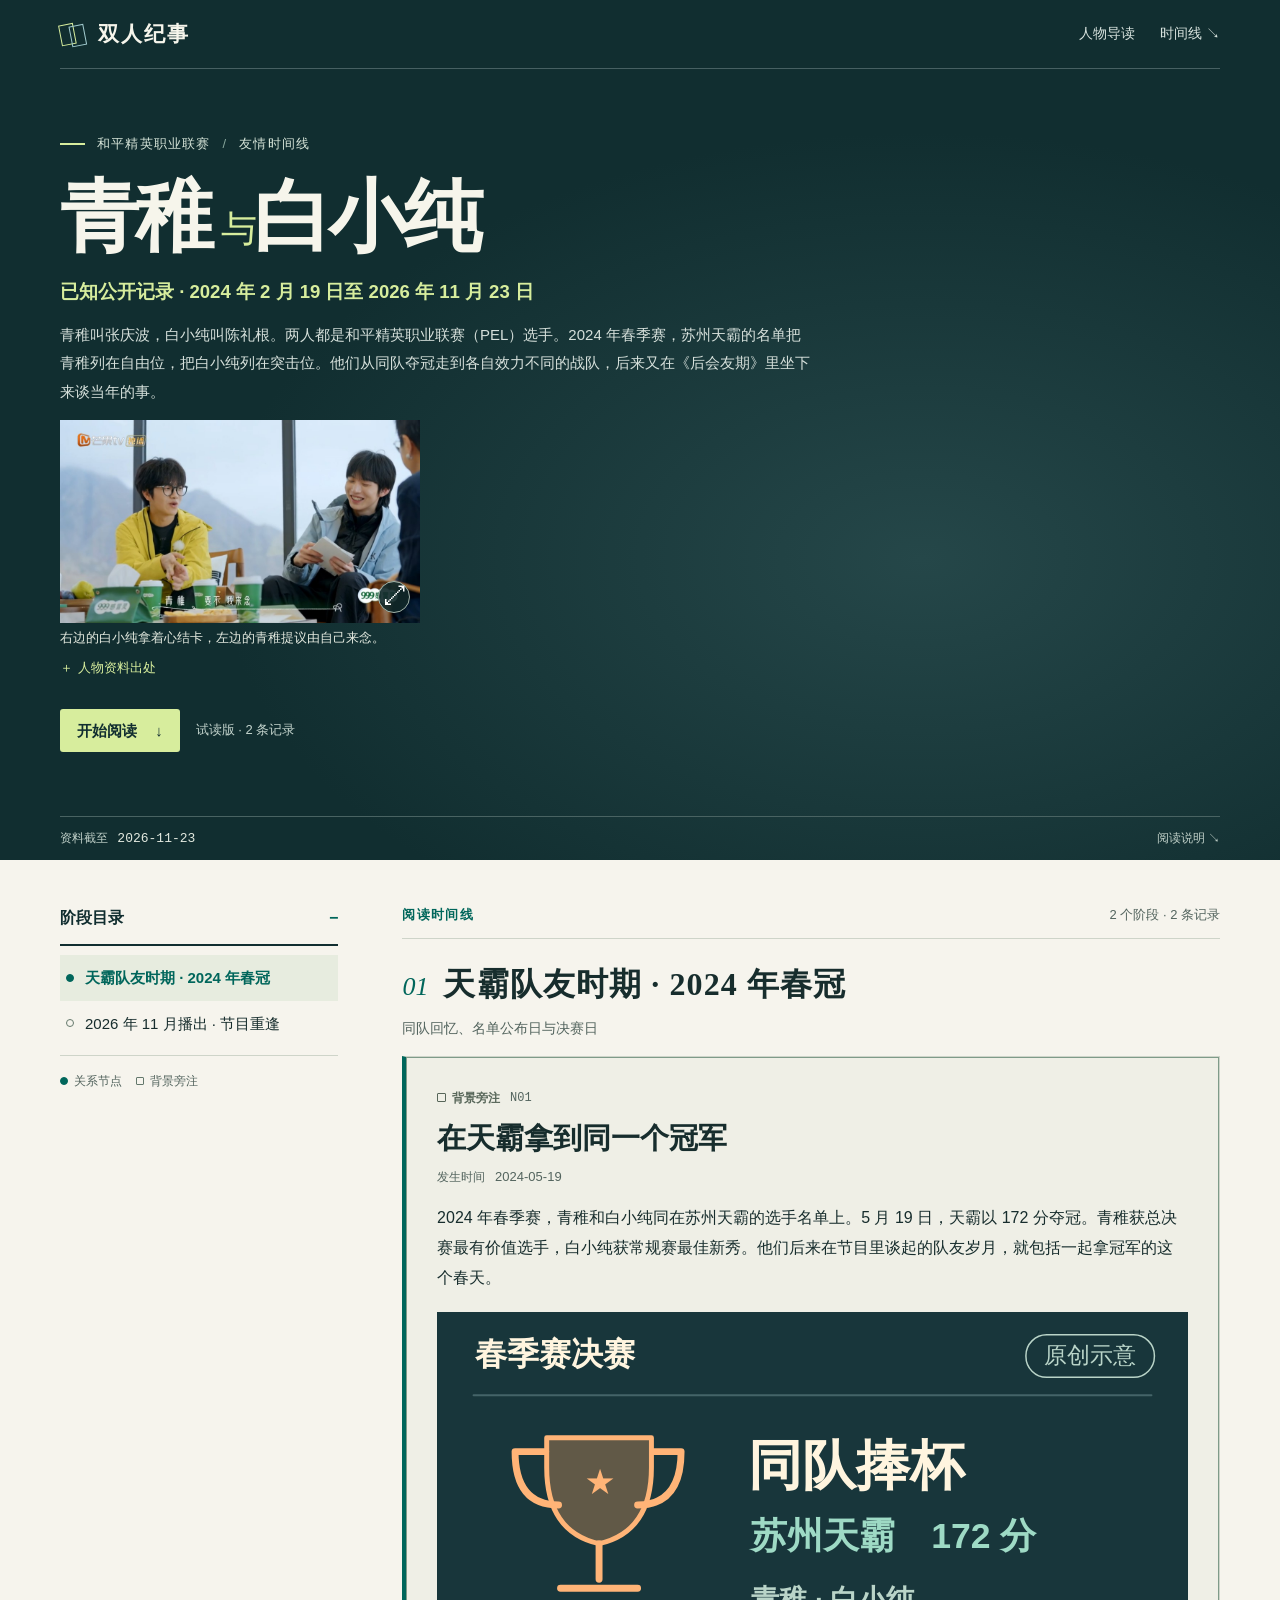
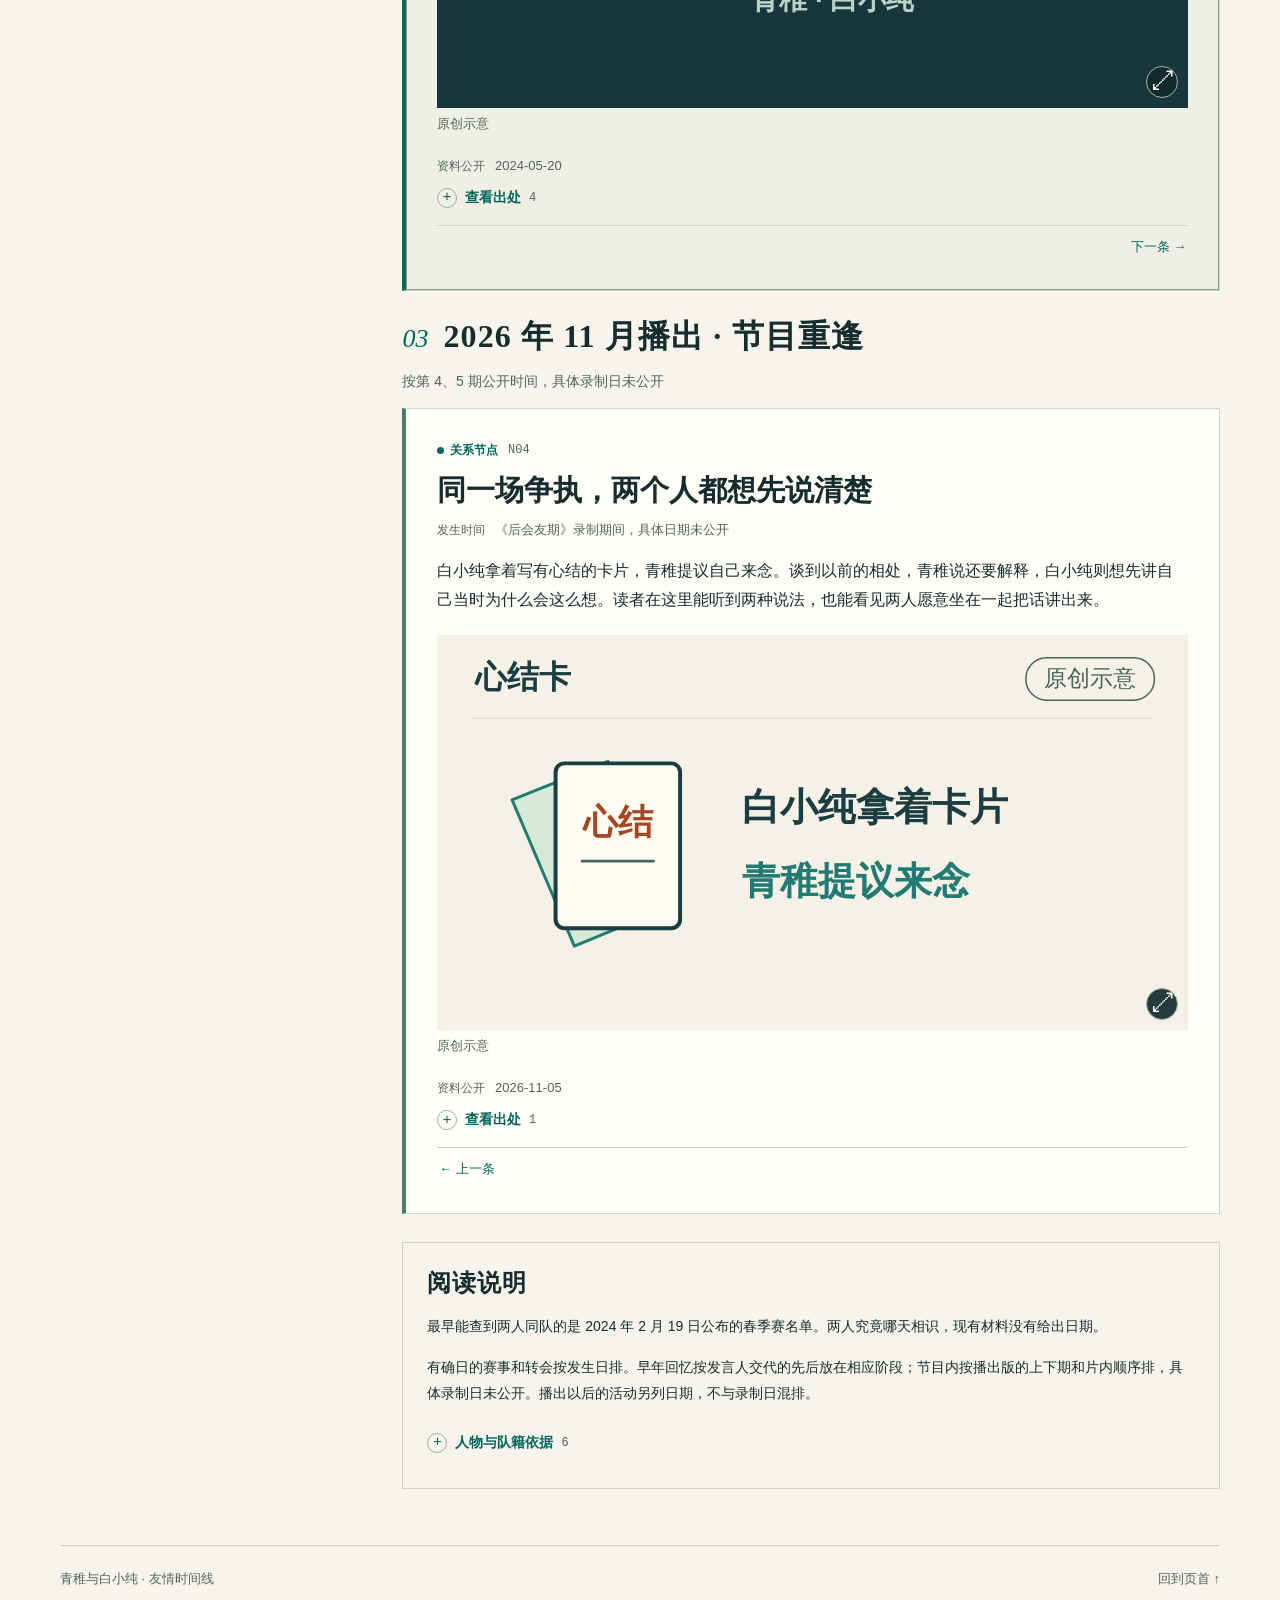
==== commit 6ee69839: "在人物导语中随互动评述引用同框单帧，并提供折叠出处" ====
--- a/sample.html
+++ b/sample.html
@@ -56,7 +56,13 @@
 .hero:not(:has(.reel)) {display:block}
 .hero:not(:has(.reel)) h1 .second-name {display:inline}
 .hero:not(:has(.reel)) .intro {max-width:50em}
-.hero-copy>.still {max-width:330px; margin:12px 0}
+.hero-copy>.still {max-width:360px; margin:14px 0 5px}
+.hero-copy>.still figcaption {color:#e3e9df; line-height:1.6}
+.portrait-source {font-size:13px; color:#d6e0db}
+.portrait-source summary {display:inline-block; color:var(--lime); padding:4px 0}
+.portrait-source summary:before {content:"＋"; margin-right:.35em}
+.portrait-source[open] summary:before {content:"−"}
+.portrait-source p {margin:4px 0}
 .reel {min-width:0; overflow:hidden; border:1px solid #6e8379; border-radius:5px; color:var(--ink); background:#f7f4e9}
 .reel header {display:flex; align-items:center; gap:9px; padding:9px 15px; color:#f1f5e9; background:#213b39; border-top:3px solid var(--lime)}
 .reel h2 {font:650 18px/1.3 var(--serif)}
@@ -214,7 +220,8 @@
     <h1>青稚<span class="and">与</span><span class="second-name">白小纯</span></h1>
     <p class="years">已知公开记录 · <time>2024 年 2 月 19 日</time>至 <time>2026 年 11 月 23 日</time></p>
     <p class="intro">青稚叫张庆波，白小纯叫陈礼根。两人都是和平精英职业联赛（PEL）选手。2024 年春季赛，苏州天霸的名单把青稚列在自由位，把白小纯列在突击位。他们从同队夺冠走到各自效力不同的战队，后来又在《后会友期》里坐下来谈当年的事。</p>
-
+<figure class="still" data-image="F01" data-title="左边穿黄色外套、戴黑框眼镜的是青稚，右边穿浅蓝外套的是白小纯。" data-kind="节目单帧"><button type="button" class="enlarge" aria-haspopup="dialog" aria-label="放大图片，左边穿黄色外套、戴黑框眼镜的是青稚，右边穿浅蓝外套的是白小纯。"><img src="[data-uri]" alt="左边穿黄色外套、戴黑框眼镜的是青稚，右边穿浅蓝外套的是白小纯。">
+        <span class="zoom-mark" aria-hidden="true">⤢</span></button><figcaption>右边的白小纯拿着心结卡，左边的青稚提议由自己来念。</figcaption></figure><details class="portrait-source"><summary>人物资料出处</summary><p>芒果TV《后会友期》 · <a href="https://www.mgtv.com/b/914227/24771585.html" target="_blank" rel="noopener noreferrer">第 4 期（上）原片 <span aria-hidden="true">↗</span></a></p></details>
     <div class="start"><a href="#N01">开始阅读 <span aria-hidden="true">↓</span></a><span>试读版 · 2 条记录</span></div>
   </div>
 
@@ -263,7 +270,7 @@
     <nav class="neighbours" aria-label="同一场争执，两个人都想先说清楚的前后节点"><a class="" href="#N01">← 上一条</a></nav></article></section>
 
     <section id="reading-notes" class="reading-notes"><h2>阅读说明</h2><p>最早能查到两人同队的是 2024 年 2 月 19 日公布的春季赛名单。两人究竟哪天相识，现有材料没有给出日期。</p><p>有确日的赛事和转会按发生日排。早年回忆按发言人交代的先后放在相应阶段；节目内按播出版的上下期和片内顺序排，具体录制日未公开。播出以后的活动另列日期，不与录制日混排。</p>
-    <details class="sources"><summary>人物资料出处<span class="total">6</span></summary><div class="records"><div class="source" data-source="S01">
+    <details class="sources"><summary>人物与队籍依据<span class="total">6</span></summary><div class="records"><div class="source" data-source="S01">
     <div class="source-head"><span class="code">S01</span><a href="https://www.thepaper.cn/newsDetail_forward_27440493" target="_blank" rel="noopener noreferrer">苏州TianbaPEL春季赛封王，赛制升级变革提升竞争力 <span aria-hidden="true">↗</span></a></div>
     <p>澎湃新闻记者 陈均 · 2024-05-20</p>
     <small>无需登录可读正文。 资料复核于 2026-11-24。</small></div><div class="source" data-source="S02">
@@ -424,16 +431,21 @@
       document.documentElement.style.overflow = "hidden";
     });
   });
-  dialog.querySelector(".close").addEventListener("click", () => dialog.close());
+  function closeLightbox() {
+    document.documentElement.style.overflow = "";
+    dialog.close();
+    opener.focus({preventScroll:true});
+    window.scrollTo({top:readingY, behavior:"instant"});
+  }
+  dialog.querySelector(".close").addEventListener("click", closeLightbox);
+  dialog.addEventListener("cancel", event => {
+    event.preventDefault();
+    closeLightbox();
+  });
   dialog.addEventListener("click", event => {
     if (event.target !== dialog) return;
     const r = dialog.getBoundingClientRect();
-    if (event.clientX < r.left || event.clientX > r.right || event.clientY < r.top || event.clientY > r.bottom) dialog.close();
-  });
-  dialog.addEventListener("close", () => {
-    document.documentElement.style.overflow = "";
-    opener?.focus({preventScroll:true});
-    window.scrollTo({top:readingY, behavior:"instant"});
+    if (event.clientX < r.left || event.clientX > r.right || event.clientY < r.top || event.clientY > r.bottom) closeLightbox();
   });
 })();
 </script>
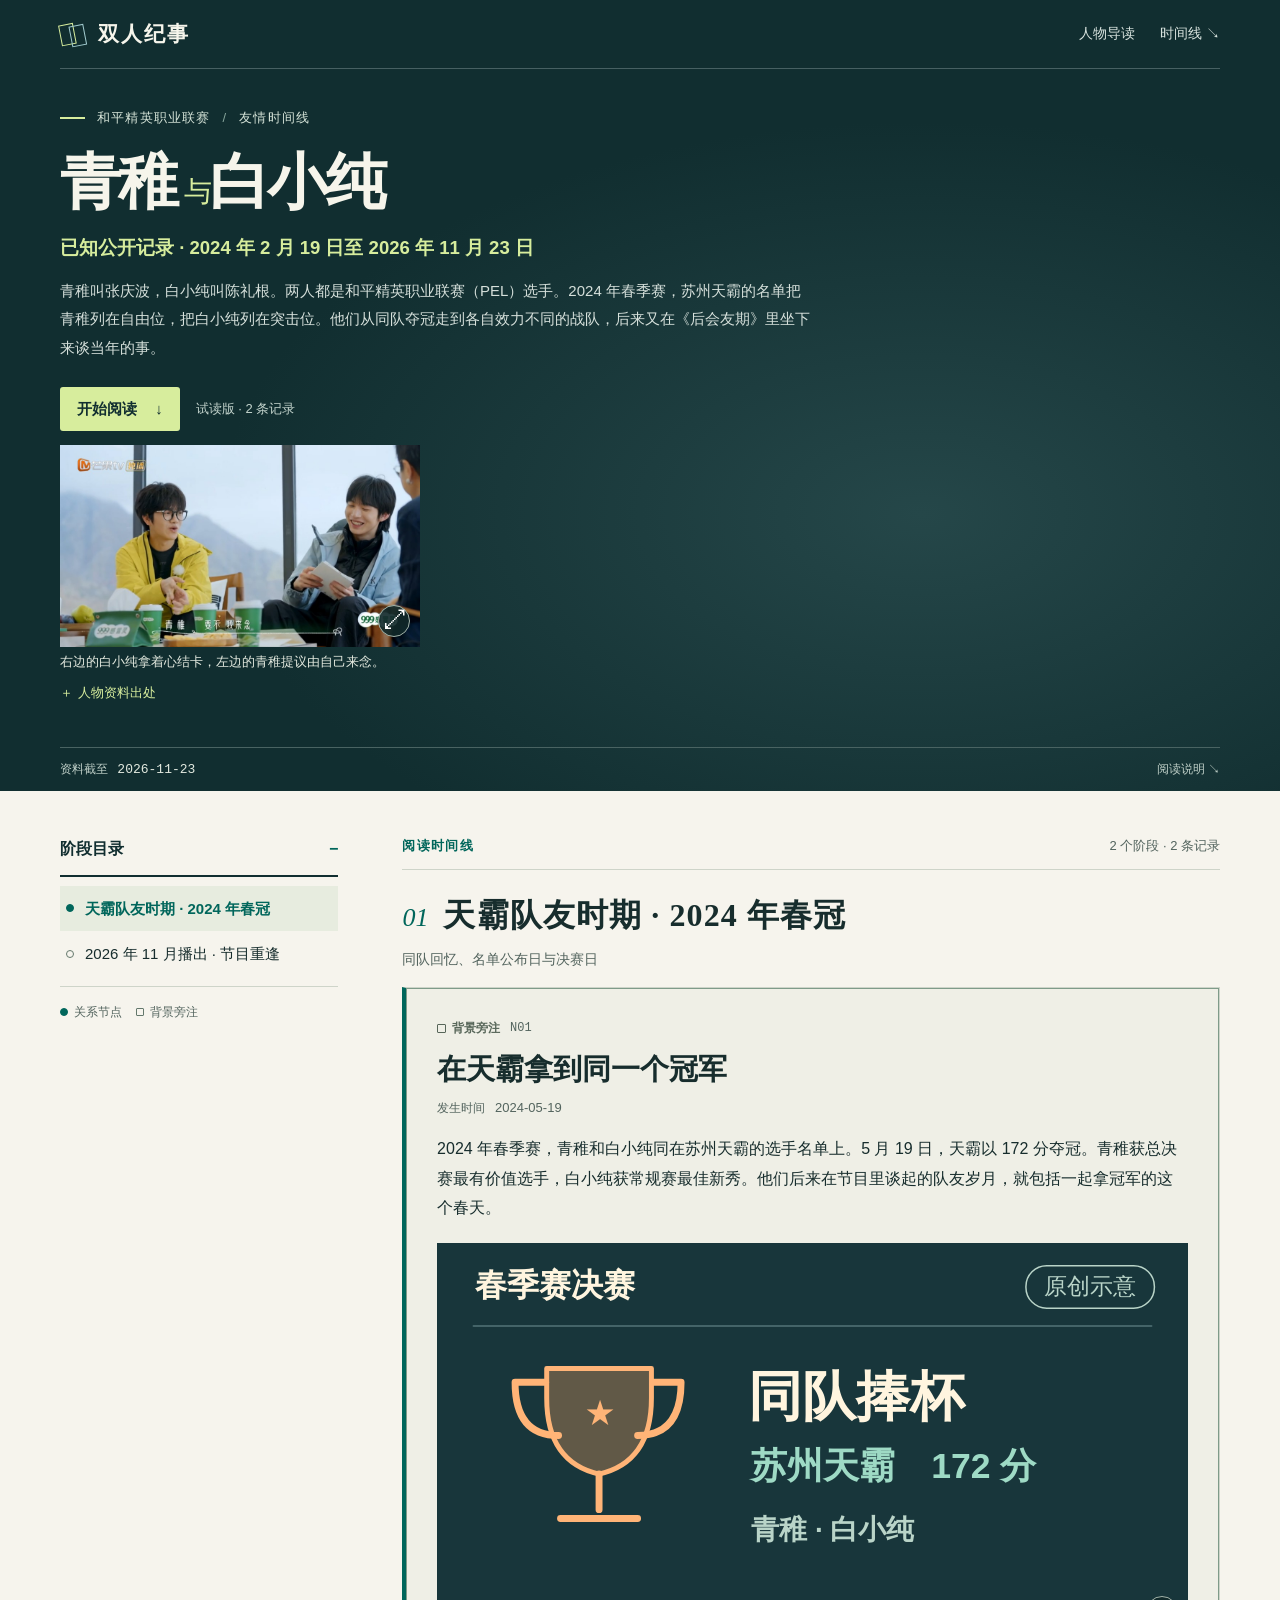
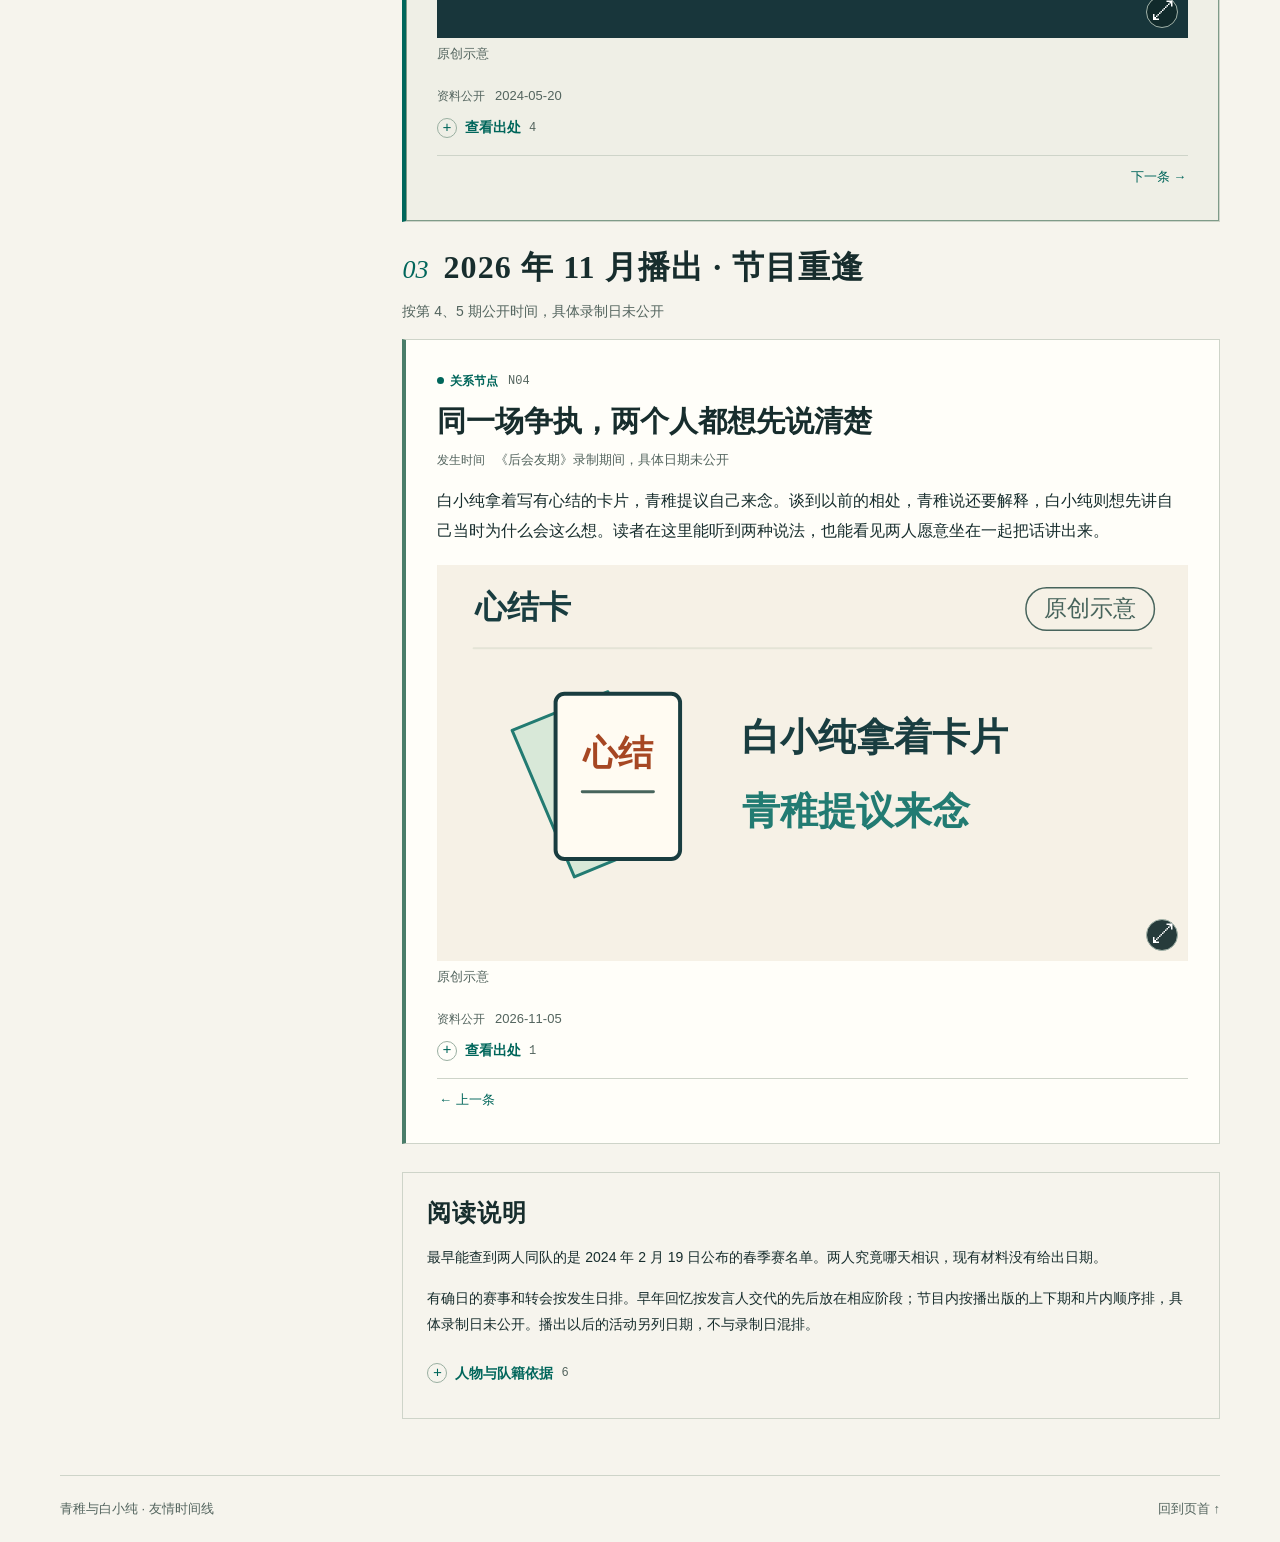
==== commit 679dbece: "在人物封面前保留首屏阅读入口并紧凑排列桌面导读" ====
--- a/sample.html
+++ b/sample.html
@@ -57,6 +57,11 @@
 .hero:not(:has(.reel)) h1 .second-name {display:inline}
 .hero:not(:has(.reel)) .intro {max-width:50em}
 .hero-copy>.still {max-width:360px; margin:14px 0 5px}
+@media (min-width:851px) {
+  .hero:has(.portrait-source) {padding-block:clamp(28px,3vw,48px)}
+  .hero:has(.portrait-source) h1 {font-size:clamp(51px,4.8vw,70px)}
+  .hero:has(.portrait-source) .second-name {display:inline}
+}
 .hero-copy>.still figcaption {color:#e3e9df; line-height:1.6}
 .portrait-source {font-size:13px; color:#d6e0db}
 .portrait-source summary {display:inline-block; color:var(--lime); padding:4px 0}
@@ -220,9 +225,9 @@
     <h1>青稚<span class="and">与</span><span class="second-name">白小纯</span></h1>
     <p class="years">已知公开记录 · <time>2024 年 2 月 19 日</time>至 <time>2026 年 11 月 23 日</time></p>
     <p class="intro">青稚叫张庆波，白小纯叫陈礼根。两人都是和平精英职业联赛（PEL）选手。2024 年春季赛，苏州天霸的名单把青稚列在自由位，把白小纯列在突击位。他们从同队夺冠走到各自效力不同的战队，后来又在《后会友期》里坐下来谈当年的事。</p>
+    <div class="start"><a href="#N01">开始阅读 <span aria-hidden="true">↓</span></a><span>试读版 · 2 条记录</span></div>
 <figure class="still" data-image="F01" data-title="左边穿黄色外套、戴黑框眼镜的是青稚，右边穿浅蓝外套的是白小纯。" data-kind="节目单帧"><button type="button" class="enlarge" aria-haspopup="dialog" aria-label="放大图片，左边穿黄色外套、戴黑框眼镜的是青稚，右边穿浅蓝外套的是白小纯。"><img src="[data-uri]" alt="左边穿黄色外套、戴黑框眼镜的是青稚，右边穿浅蓝外套的是白小纯。">
         <span class="zoom-mark" aria-hidden="true">⤢</span></button><figcaption>右边的白小纯拿着心结卡，左边的青稚提议由自己来念。</figcaption></figure><details class="portrait-source"><summary>人物资料出处</summary><p>芒果TV《后会友期》 · <a href="https://www.mgtv.com/b/914227/24771585.html" target="_blank" rel="noopener noreferrer">第 4 期（上）原片 <span aria-hidden="true">↗</span></a></p></details>
-    <div class="start"><a href="#N01">开始阅读 <span aria-hidden="true">↓</span></a><span>试读版 · 2 条记录</span></div>
   </div>
 
 </section>
